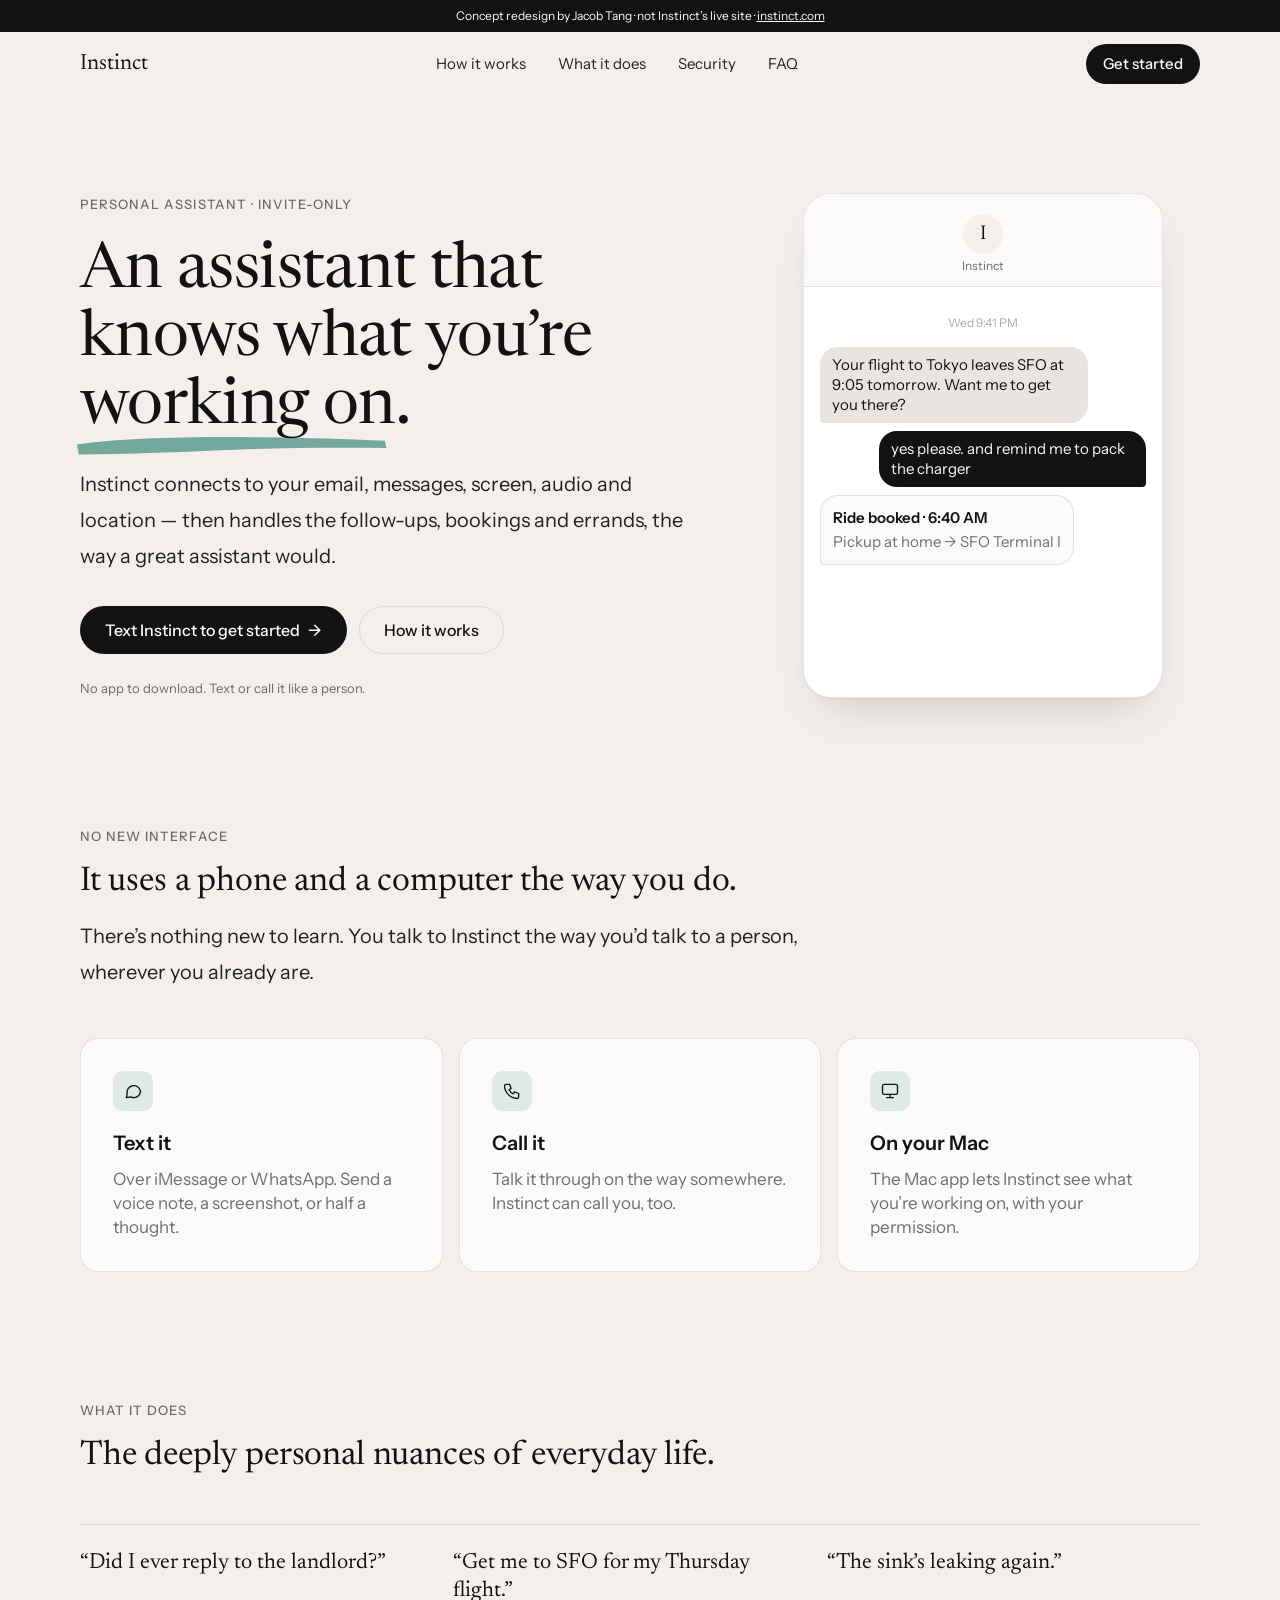
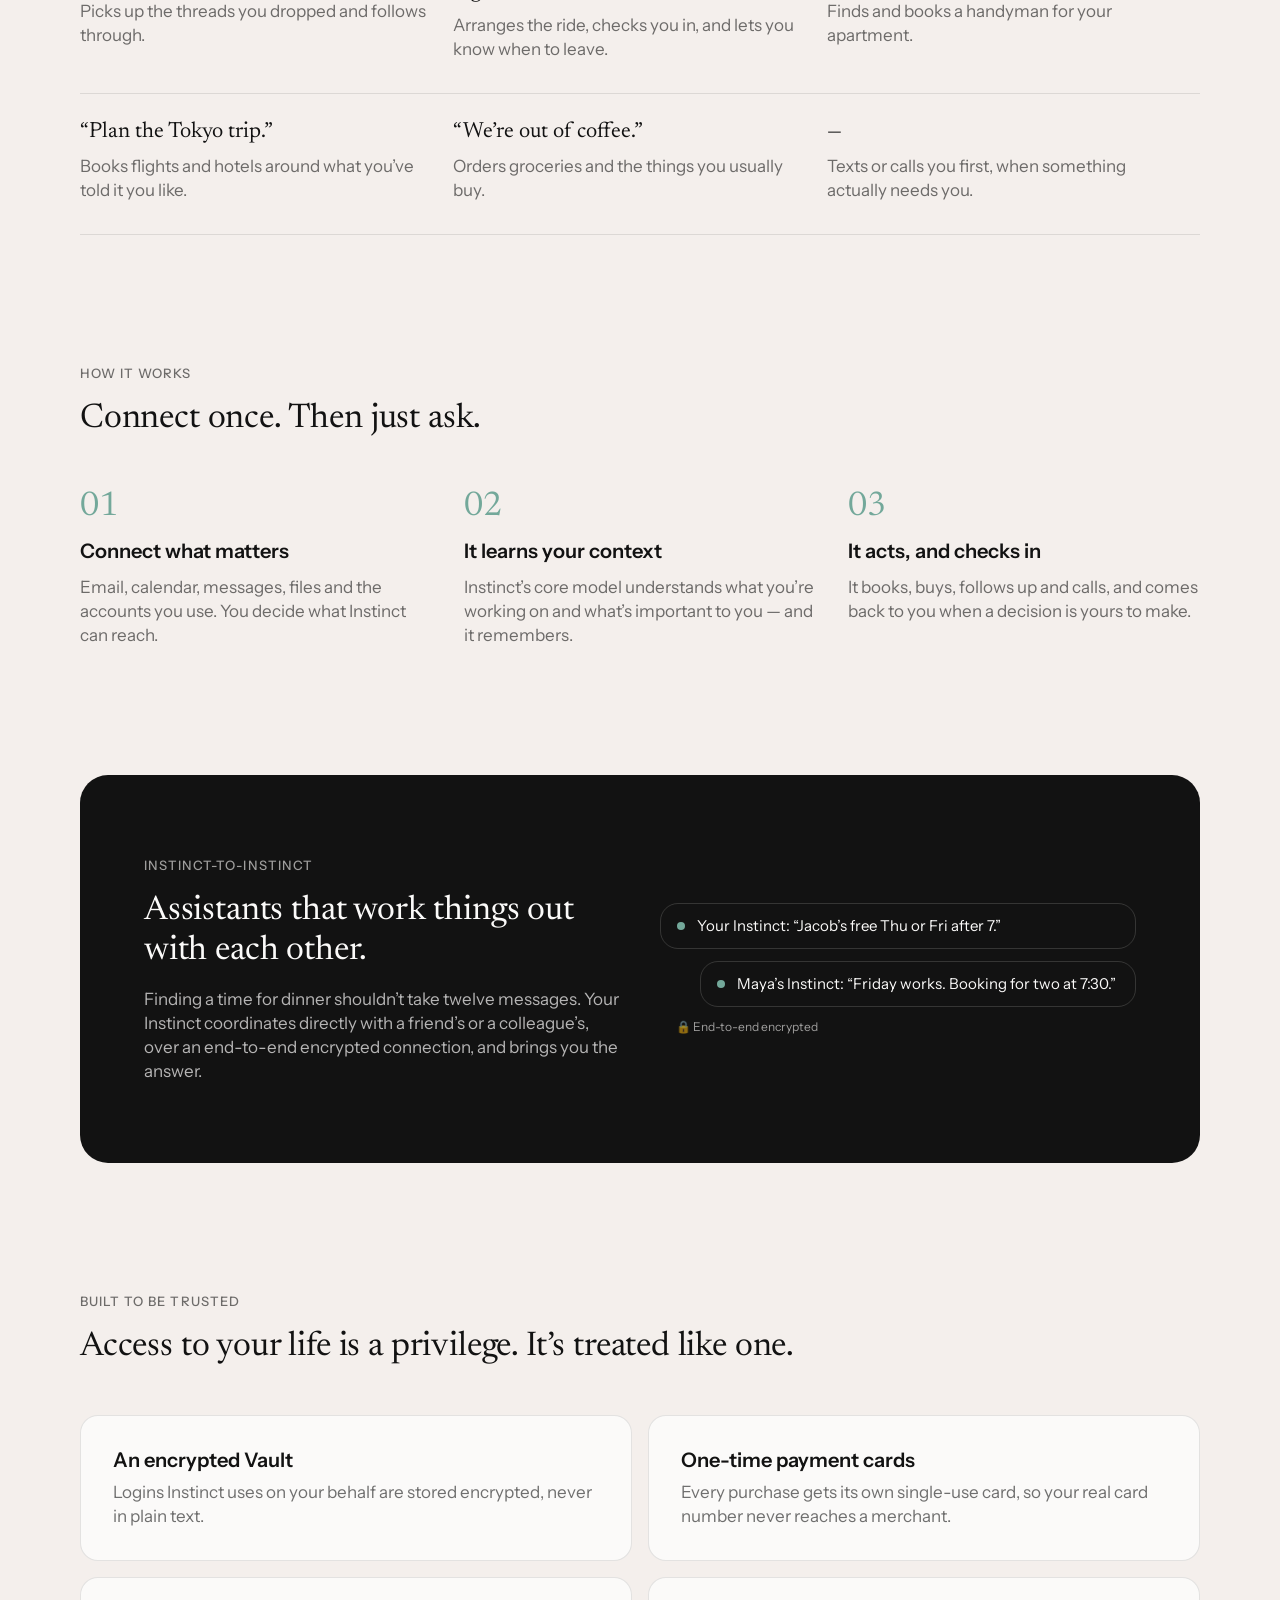
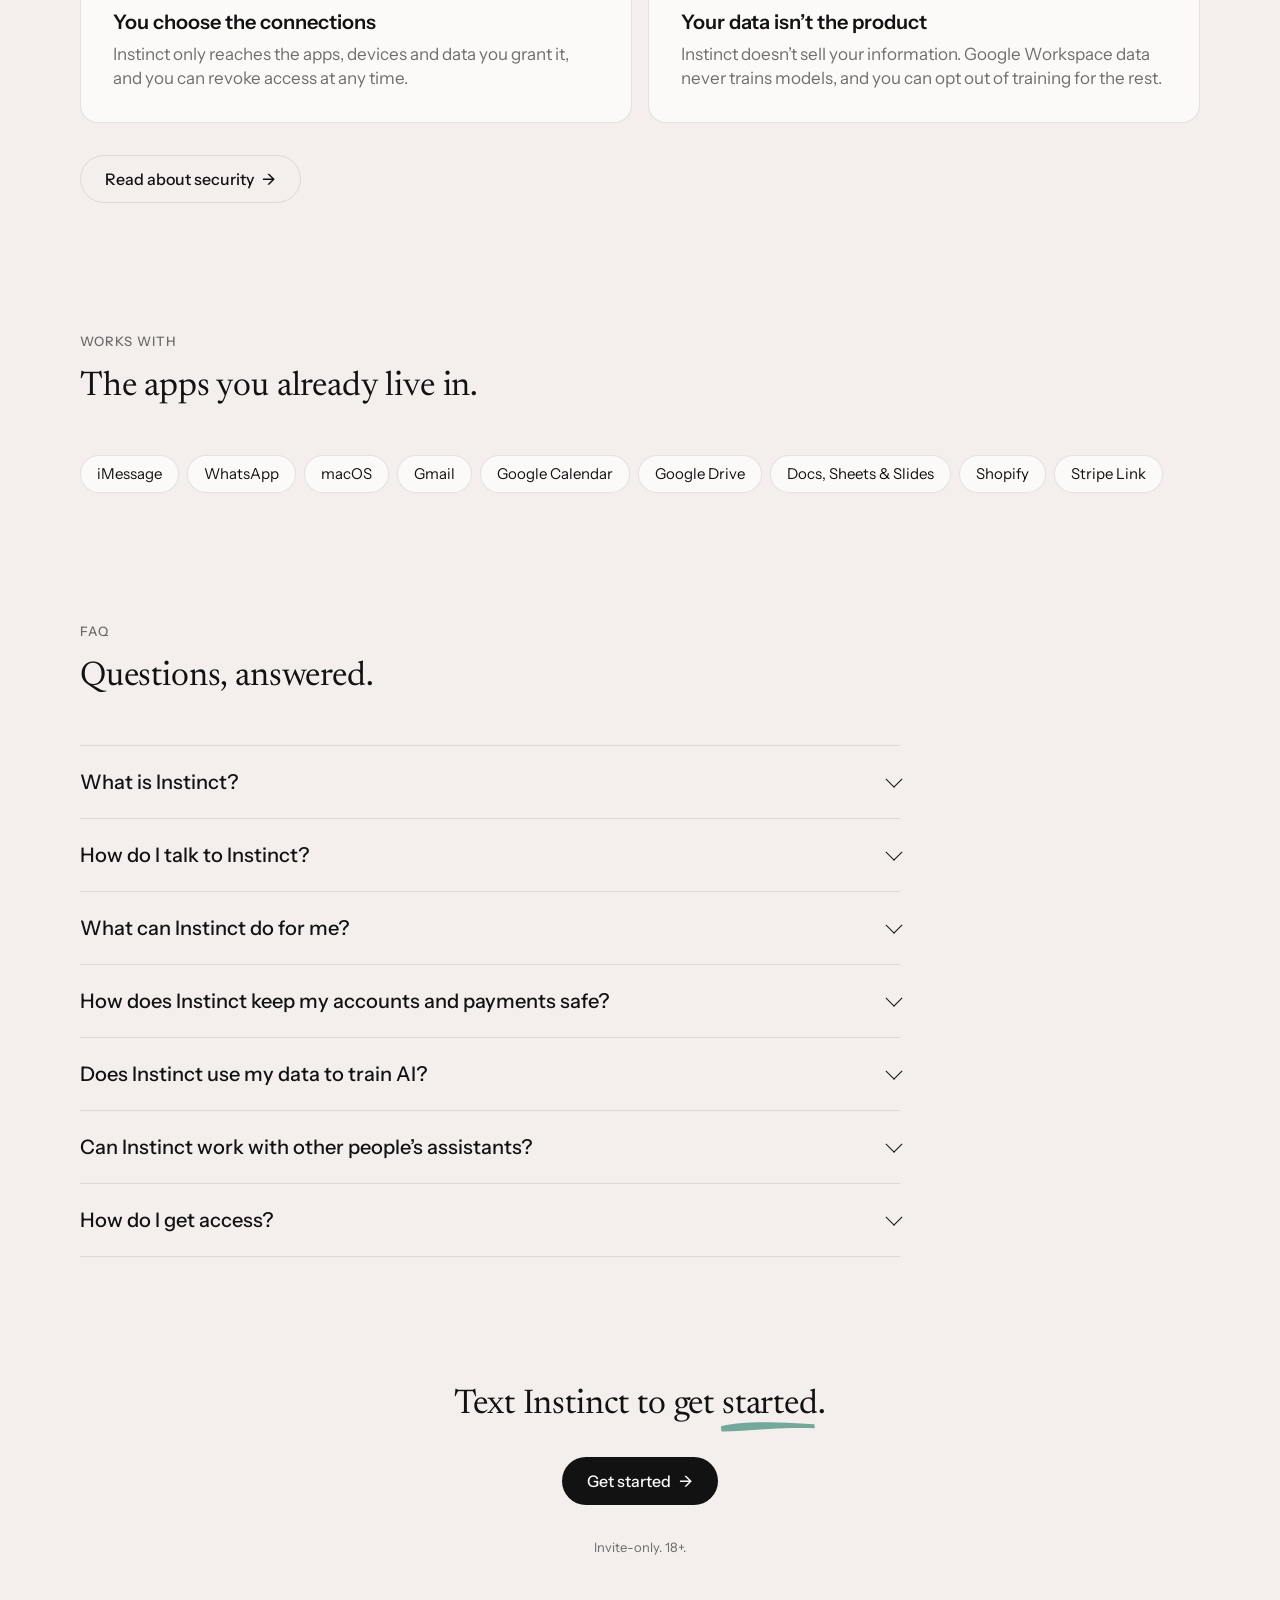
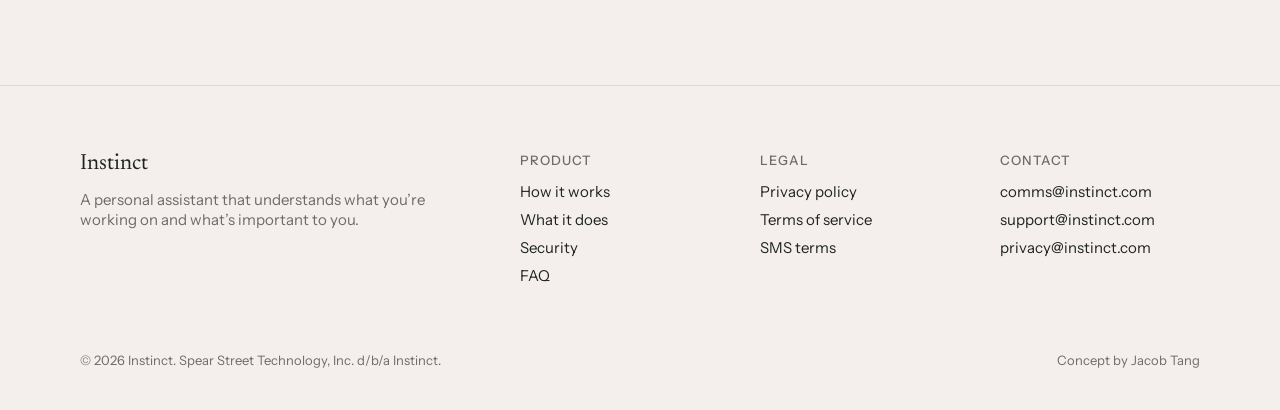
==== index.html @ e2316c4b "Instinct concept site: home, security, privacy, terms, 404 Plain HTML/CSS/JS. Warm palette sampled f" ====
<!doctype html>
<html lang="en">
<head>
<meta charset="utf-8">
<meta name="viewport" content="width=device-width, initial-scale=1, viewport-fit=cover">
<title>Instinct — the personal assistant you text</title>
<meta name="description" content="Instinct is a personal assistant that understands your work and takes action across your applications and devices. Text it or call it.">
<!-- Concept mockup: keep out of search until Instinct adopts it. Remove this line at handover. -->
<meta name="robots" content="noindex, nofollow">
<link rel="canonical" href="https://instinct.com/">
<meta name="theme-color" content="#f4efec">
<meta property="og:type" content="website">
<meta property="og:site_name" content="Instinct">
<meta property="og:title" content="Instinct — the personal assistant you text">
<meta property="og:description" content="Instinct is a personal assistant that understands your work and takes action across your applications and devices. Text it or call it.">
<meta property="og:url" content="https://instinct.com/">
<meta property="og:image" content="https://instinct.com/redesign/og-image-v4.png">
<meta name="twitter:card" content="summary_large_image">
<link rel="preconnect" href="https://fonts.googleapis.com">
<link rel="preconnect" href="https://fonts.gstatic.com" crossorigin>
<link href="https://fonts.googleapis.com/css2?family=Instrument+Sans:wght@400;500;600&family=Newsreader:opsz,wght@6..72,400;6..72,500&display=swap" rel="stylesheet">
<link rel="stylesheet" href="assets/css/base.css">
<link rel="stylesheet" href="assets/css/home.css">
<script type="application/ld+json">
{
  "@context": "https://schema.org",
  "@graph": [
    {
      "@type": "Organization",
      "@id": "https://instinct.com/#org",
      "name": "Instinct",
      "legalName": "Spear Street Technology, Inc.",
      "url": "https://instinct.com",
      "email": "comms@instinct.com",
      "logo": "https://instinct.com/redesign/stickman.png"
    },
    {
      "@type": "WebSite",
      "@id": "https://instinct.com/#site",
      "url": "https://instinct.com",
      "name": "Instinct",
      "publisher": {
        "@id": "https://instinct.com/#org"
      }
    },
    {
      "@type": "SoftwareApplication",
      "name": "Instinct",
      "applicationCategory": "LifestyleApplication",
      "operatingSystem": "iMessage, WhatsApp, macOS",
      "description": "A personal assistant you text or call. It connects to your email, messaging, screen, audio and location and takes action across your apps and devices.",
      "publisher": {
        "@id": "https://instinct.com/#org"
      }
    },
    {
      "@type": "FAQPage",
      "mainEntity": [
        {
          "@type": "Question",
          "name": "What is Instinct?",
          "acceptedAnswer": {
            "@type": "Answer",
            "text": "Instinct is a personal assistant that understands what you\u2019re working on and what\u2019s important to you. It connects to your applications and devices \u2014 email, messaging, screen, audio, location and more \u2014 and takes action on your behalf."
          }
        },
        {
          "@type": "Question",
          "name": "How do I talk to Instinct?",
          "acceptedAnswer": {
            "@type": "Answer",
            "text": "The same way you talk to a person: text it or call it. There is no new interface to learn. Instinct works over iMessage and WhatsApp, and there is a Mac app."
          }
        },
        {
          "@type": "Question",
          "name": "What can Instinct do for me?",
          "acceptedAnswer": {
            "@type": "Answer",
            "text": "Everyday errands and follow-through: picking up threads you dropped, arranging a ride to the airport, booking travel and appointments, ordering what you need, and reaching out to you first when something needs your attention."
          }
        },
        {
          "@type": "Question",
          "name": "How does Instinct keep my accounts and payments safe?",
          "acceptedAnswer": {
            "@type": "Answer",
            "text": "Logins live in an encrypted Vault, and purchases use one-time payment cards, so your real card number is never handed to a merchant. You choose which apps and devices Instinct can access. More on security."
          }
        },
        {
          "@type": "Question",
          "name": "Does Instinct use my data to train AI?",
          "acceptedAnswer": {
            "@type": "Answer",
            "text": "Data from Google Workspace is used only to provide the service and is never used to train models. For other data, you can opt out of AI training. See the privacy policy."
          }
        },
        {
          "@type": "Question",
          "name": "Can Instinct work with other people\u2019s assistants?",
          "acceptedAnswer": {
            "@type": "Answer",
            "text": "Yes. With instinct-to-instinct, your assistant can coordinate directly with someone else\u2019s over an end-to-end encrypted connection \u2014 to find a time, split a booking or hand off a task."
          }
        },
        {
          "@type": "Question",
          "name": "How do I get access?",
          "acceptedAnswer": {
            "@type": "Answer",
            "text": "Instinct is currently invite-only for people 18 and over. Text Instinct to get started and join the list."
          }
        }
      ]
    }
  ]
}
</script>
</head>
<body>
<a class="skip" href="#main">Skip to content</a>
<div class="concept">Concept redesign by Jacob Tang &middot; not Instinct&rsquo;s live site &middot; <a href="https://instinct.com">instinct.com</a></div>
<header class="site-header">
  <div class="container">
    <a class="wordmark" href="./" aria-label="Instinct home">Instinct</a>
    <nav class="nav" aria-label="Primary">
      <a href="./#how">How it works</a>
      <a href="./#what">What it does</a>
      <a href="security/">Security</a>
      <a href="./#faq">FAQ</a>
    </nav>
    <a class="btn btn-primary btn-sm" href="https://app.instinct.com/login">Get started</a>
  </div>
</header>
<main id="main">

  <section class="hero">
    <div class="container hero-grid">
      <div class="hero-copy">
        <p class="eyebrow">Personal assistant &middot; invite-only</p>
        <h1 class="display display-xl">An assistant that knows what you&rsquo;re <span class="brush-wrap"><span class="brush">working on<svg viewBox="0 0 200 20" preserveAspectRatio="none" aria-hidden="true"><path d="M2 11.5C30 7 70 5.5 120 6.2c28 .4 52 1.4 77 2.6l1 5.4c-30-.6-62-.4-96 1.2-36 1.7-66 3.2-99 3.6Z" fill="currentColor"/></svg></span>.</span></h1>
        <p class="lead measure">Instinct connects to your email, messages, screen, audio and location &mdash; then handles the follow-ups, bookings and errands, the way a great assistant would.</p>
        <div class="hero-actions">
          <a class="btn btn-primary" href="https://app.instinct.com/login">Text Instinct to get started <span class="arrow" aria-hidden="true">&rarr;</span></a>
          <a class="btn btn-ghost" href="#how">How it works</a>
        </div>
        <p class="hero-note">No app to download. Text or call it like a person.</p>
      </div>
      <!-- Swap this CSS chat for Jacob's screen recording once the files land:
      <figure class="device">
        <video src="assets/video/demo.mp4" poster="assets/img/demo-poster.jpg" autoplay muted loop playsinline aria-label="Texting Instinct on an iPhone"></video>
        <img class="device-frame" src="assets/img/phone-frame.png" alt="" aria-hidden="true">
      </figure>
      -->
      <div class="phone" role="img" aria-label="An example text conversation with Instinct about getting to the airport.">
        <div class="phone-top"><div class="avatar" aria-hidden="true">I</div><div class="phone-name">Instinct</div></div>
        <div class="thread" aria-hidden="true">
          <span class="stamp">Wed 9:41 PM</span>
          <div class="bubble them">Your flight to Tokyo leaves SFO at 9:05 tomorrow. Want me to get you there?</div>
          <div class="bubble me">yes please. and remind me to pack the charger</div>
          <div class="bubble them card-msg"><strong>Ride booked &middot; 6:40 AM</strong><span class="muted">Pickup at home &rarr; SFO Terminal I</span></div>
          <div class="bubble them">Checked you in &mdash; seat 32A. I&rsquo;ll text you at 6:00 about the charger.</div>
          <div class="bubble me">you&rsquo;re the best</div>
        </div>
      </div>
    </div>
  </section>

  <section class="section" id="interface" style="padding-top: 0;">
    <div class="container">
      <div class="section-head reveal">
        <p class="eyebrow">No new interface</p>
        <h2 class="h2">It uses a phone and a computer the way you do.</h2>
        <p class="lead">There&rsquo;s nothing new to learn. You talk to Instinct the way you&rsquo;d talk to a person, wherever you already are.</p>
      </div>
      <div class="ways">
        <div class="card way reveal"><div class="way-icon"><svg viewBox="0 0 24 24" fill="none" stroke="currentColor" stroke-width="1.6" stroke-linecap="round" stroke-linejoin="round" aria-hidden="true"><path d="M21 12a8 8 0 0 1-11.6 7.1L4 20l1-4.6A8 8 0 1 1 21 12Z"/></svg></div><h3 class="h3">Text it</h3><p class="muted">Over iMessage or WhatsApp. Send a voice note, a screenshot, or half a thought.</p></div>
        <div class="card way reveal"><div class="way-icon"><svg viewBox="0 0 24 24" fill="none" stroke="currentColor" stroke-width="1.6" stroke-linecap="round" stroke-linejoin="round" aria-hidden="true"><path d="M5 4h4l2 5-2.5 1.5a11 11 0 0 0 5 5L15 13l5 2v4a2 2 0 0 1-2 2A16 16 0 0 1 3 6a2 2 0 0 1 2-2"/></svg></div><h3 class="h3">Call it</h3><p class="muted">Talk it through on the way somewhere. Instinct can call you, too.</p></div>
        <div class="card way reveal"><div class="way-icon"><svg viewBox="0 0 24 24" fill="none" stroke="currentColor" stroke-width="1.6" stroke-linecap="round" stroke-linejoin="round" aria-hidden="true"><rect x="3" y="4" width="18" height="12" rx="2"/><path d="M8 20h8M12 16v4"/></svg></div><h3 class="h3">On your Mac</h3><p class="muted">The Mac app lets Instinct see what you&rsquo;re working on, with your permission.</p></div>
      </div>
    </div>
  </section>

  <section class="section" id="what" style="padding-top: 0;">
    <div class="container">
      <div class="section-head reveal">
        <p class="eyebrow">What it does</p>
        <h2 class="h2">The deeply personal nuances of everyday life.</h2>
      </div>
      <div class="tasks reveal">
      <div class="task"><p class="task-q">&ldquo;Did I ever reply to the landlord?&rdquo;</p><p class="task-a">Picks up the threads you dropped and follows through.</p></div>
      <div class="task"><p class="task-q">&ldquo;Get me to SFO for my Thursday flight.&rdquo;</p><p class="task-a">Arranges the ride, checks you in, and lets you know when to leave.</p></div>
      <div class="task"><p class="task-q">&ldquo;The sink&rsquo;s leaking again.&rdquo;</p><p class="task-a">Finds and books a handyman for your apartment.</p></div>
      <div class="task"><p class="task-q">&ldquo;Plan the Tokyo trip.&rdquo;</p><p class="task-a">Books flights and hotels around what you&rsquo;ve told it you like.</p></div>
      <div class="task"><p class="task-q">&ldquo;We&rsquo;re out of coffee.&rdquo;</p><p class="task-a">Orders groceries and the things you usually buy.</p></div>
      <div class="task"><p class="task-q">&mdash;</p><p class="task-a">Texts or calls you first, when something actually needs you.</p></div>
      </div>
    </div>
  </section>

  <section class="section" id="how" style="padding-top: 0;">
    <div class="container">
      <div class="section-head reveal">
        <p class="eyebrow">How it works</p>
        <h2 class="h2">Connect once. Then just ask.</h2>
      </div>
      <ol class="steps">
        <li class="step reveal"><h3 class="h3">Connect what matters</h3><p class="muted">Email, calendar, messages, files and the accounts you use. You decide what Instinct can reach.</p></li>
        <li class="step reveal"><h3 class="h3">It learns your context</h3><p class="muted">Instinct&rsquo;s core model understands what you&rsquo;re working on and what&rsquo;s important to you &mdash; and it remembers.</p></li>
        <li class="step reveal"><h3 class="h3">It acts, and checks in</h3><p class="muted">It books, buys, follows up and calls, and comes back to you when a decision is yours to make.</p></li>
      </ol>
    </div>
  </section>

  <section class="section" id="instinct-to-instinct" style="padding-top: 0;">
    <div class="container">
      <div class="band reveal">
        <div style="display: grid; gap: var(--space-4);">
          <p class="eyebrow">Instinct-to-instinct</p>
          <h2 class="h2">Assistants that work things out with each other.</h2>
          <p class="muted">Finding a time for dinner shouldn&rsquo;t take twelve messages. Your Instinct coordinates directly with a friend&rsquo;s or a colleague&rsquo;s, over an end-to-end encrypted connection, and brings you the answer.</p>
        </div>
        <div class="handshake" aria-hidden="true">
          <div class="agent"><span class="dot"></span>Your Instinct: &ldquo;Jacob&rsquo;s free Thu or Fri after 7.&rdquo;</div>
          <div class="agent right"><span class="dot"></span>Maya&rsquo;s Instinct: &ldquo;Friday works. Booking for two at 7:30.&rdquo;</div>
          <div class="lock-line">&#128274; End-to-end encrypted</div>
        </div>
      </div>
    </div>
  </section>

  <section class="section" id="trust" style="padding-top: 0;">
    <div class="container">
      <div class="section-head reveal">
        <p class="eyebrow">Built to be trusted</p>
        <h2 class="h2">Access to your life is a privilege. It&rsquo;s treated like one.</h2>
      </div>
      <div class="trust">
        <div class="card reveal"><h3 class="h3">An encrypted Vault</h3><p class="muted">Logins Instinct uses on your behalf are stored encrypted, never in plain text.</p></div>
        <div class="card reveal"><h3 class="h3">One-time payment cards</h3><p class="muted">Every purchase gets its own single-use card, so your real card number never reaches a merchant.</p></div>
        <div class="card reveal"><h3 class="h3">You choose the connections</h3><p class="muted">Instinct only reaches the apps, devices and data you grant it, and you can revoke access at any time.</p></div>
        <div class="card reveal"><h3 class="h3">Your data isn&rsquo;t the product</h3><p class="muted">Instinct doesn&rsquo;t sell your information. Google Workspace data never trains models, and you can opt out of training for the rest.</p></div>
      </div>
      <p style="margin-top: var(--space-8);"><a class="btn btn-ghost" href="security/">Read about security <span class="arrow" aria-hidden="true">&rarr;</span></a></p>
    </div>
  </section>

  <section class="section" id="integrations" style="padding-top: 0;">
    <div class="container">
      <div class="section-head reveal">
        <p class="eyebrow">Works with</p>
        <h2 class="h2">The apps you already live in.</h2>
      </div>
      <div class="logos reveal">
        <span class="logo-pill">iMessage</span><span class="logo-pill">WhatsApp</span><span class="logo-pill">macOS</span><span class="logo-pill">Gmail</span><span class="logo-pill">Google Calendar</span><span class="logo-pill">Google Drive</span><span class="logo-pill">Docs, Sheets &amp; Slides</span><span class="logo-pill">Shopify</span><span class="logo-pill">Stripe Link</span>
      </div>
    </div>
  </section>

  <section class="section" id="faq" style="padding-top: 0;">
    <div class="container">
      <div class="section-head reveal">
        <p class="eyebrow">FAQ</p>
        <h2 class="h2">Questions, answered.</h2>
      </div>
      <div class="faq">
      <details>
        <summary>What is Instinct?</summary>
        <div class="answer"><p>Instinct is a personal assistant that understands what you&rsquo;re working on and what&rsquo;s important to you. It connects to your applications and devices &mdash; email, messaging, screen, audio, location and more &mdash; and takes action on your behalf.</p></div>
      </details>
      <details>
        <summary>How do I talk to Instinct?</summary>
        <div class="answer"><p>The same way you talk to a person: text it or call it. There is no new interface to learn. Instinct works over iMessage and WhatsApp, and there is a Mac app.</p></div>
      </details>
      <details>
        <summary>What can Instinct do for me?</summary>
        <div class="answer"><p>Everyday errands and follow-through: picking up threads you dropped, arranging a ride to the airport, booking travel and appointments, ordering what you need, and reaching out to you first when something needs your attention.</p></div>
      </details>
      <details>
        <summary>How does Instinct keep my accounts and payments safe?</summary>
        <div class="answer"><p>Logins live in an encrypted Vault, and purchases use one-time payment cards, so your real card number is never handed to a merchant. You choose which apps and devices Instinct can access. <a href="security/">More on security</a>.</p></div>
      </details>
      <details>
        <summary>Does Instinct use my data to train AI?</summary>
        <div class="answer"><p>Data from Google Workspace is used only to provide the service and is never used to train models. For other data, you can opt out of AI training. See the <a href="privacy/">privacy policy</a>.</p></div>
      </details>
      <details>
        <summary>Can Instinct work with other people&rsquo;s assistants?</summary>
        <div class="answer"><p>Yes. With instinct-to-instinct, your assistant can coordinate directly with someone else&rsquo;s over an end-to-end encrypted connection &mdash; to find a time, split a booking or hand off a task.</p></div>
      </details>
      <details>
        <summary>How do I get access?</summary>
        <div class="answer"><p>Instinct is currently invite-only for people 18 and over. Text Instinct to get started and join the list.</p></div>
      </details>
      </div>
    </div>
  </section>

  <section class="section" style="padding-top: 0;">
    <div class="container closer reveal">
      <h2 class="h2 display">Text Instinct to get <span class="brush-wrap"><span class="brush">started<svg viewBox="0 0 200 20" preserveAspectRatio="none" aria-hidden="true"><path d="M2 11.5C30 7 70 5.5 120 6.2c28 .4 52 1.4 77 2.6l1 5.4c-30-.6-62-.4-96 1.2-36 1.7-66 3.2-99 3.6Z" fill="currentColor"/></svg></span>.</span></h2>
      <a class="btn btn-primary" href="https://app.instinct.com/login">Get started <span class="arrow" aria-hidden="true">&rarr;</span></a>
      <p class="hero-note">Invite-only. 18+.</p>
    </div>
  </section>
</main>
<footer class="site-footer">
  <div class="container">
    <div class="footer-grid">
      <div>
        <a class="wordmark" href="./">Instinct</a>
        <p class="muted small" style="margin-top: var(--space-3); max-width: 36ch;">A personal assistant that understands what you&rsquo;re working on and what&rsquo;s important to you.</p>
      </div>
      <div>
        <h2>Product</h2>
        <ul>
          <li><a href="./#how">How it works</a></li>
          <li><a href="./#what">What it does</a></li>
          <li><a href="security/">Security</a></li>
          <li><a href="./#faq">FAQ</a></li>
        </ul>
      </div>
      <div>
        <h2>Legal</h2>
        <ul>
          <li><a href="privacy/">Privacy policy</a></li>
          <li><a href="terms/">Terms of service</a></li>
          <li><a href="terms/#sms">SMS terms</a></li>
        </ul>
      </div>
      <div>
        <h2>Contact</h2>
        <ul>
          <li><a href="mailto:comms@instinct.com">comms@instinct.com</a></li>
          <li><a href="mailto:support@instinct.com">support@instinct.com</a></li>
          <li><a href="mailto:privacy@instinct.com">privacy@instinct.com</a></li>
        </ul>
      </div>
    </div>
    <div class="footer-base">
      <span>&copy; 2026 Instinct. Spear Street Technology, Inc. d/b/a Instinct.</span>
      <span>Concept by Jacob Tang</span>
    </div>
  </div>
</footer>
<script src="assets/js/site.js" defer></script>
</body>
</html>
---- assets/css/base.css ----
/* base.css: tokens, type, layout, header, footer, buttons, sections. Loaded on every page.
   Rules (same as Jacob's portfolio): type from the Apple HIG scale (--text-*), spacing from the 4pt grid (--space-*).
   Raw values allowed only for 1px hairlines and corner radii. */

:root {
  /* colour — sampled from instinct.com and files.instinct.com (2026-10-05) */
  --bg: #f4efec;            /* instinct.com page + theme-color: warm putty */
  --bg-raised: #fbfaf9;     /* files.instinct.com page: lighter warm off-white, used for cards */
  --surface: #ffffff;
  --ink: #121212;           /* body text on instinct.com */
  --ink-soft: #1f2322;
  --muted: rgb(18 18 18 / .6);
  --faint: rgb(18 18 18 / .35);
  --line: rgb(18 18 18 / .1);
  --sage: #73a89a;          /* the brush stroke under "Text Instinct to get started" */
  --sage-soft: #dfe9e5;
  --on-ink: #fbfaf9;
  --bubble-them: #e9e4e0;
  --bubble-me: #121212;

  /* type — stand-ins for Instinct's licensed faces (Melange / GT America / Season Mix); swap in their woff2 files at handover */
  --font-body: "Instrument Sans", -apple-system, system-ui, sans-serif;
  --font-display: "Newsreader", Georgia, "Times New Roman", serif;

  /* Apple HIG scale, leading rounded to the 4pt grid (as on Jacob's portfolio) */
  --text-display-l: 64px; --leading-display-l: 68px;
  --text-display: 48px;   --leading-display: 52px;
  --text-large-title: 34px; --leading-large-title: 40px;
  --text-title1: 28px;  --leading-title1: 36px;
  --text-title2: 22px;  --leading-title2: 28px;
  --text-title3: 20px;  --leading-title3: 24px;
  --text-body: 17px;    --leading-body: 24px;
  --text-callout: 16px; --leading-callout: 20px;
  --text-subhead: 15px; --leading-subhead: 20px;
  --text-footnote: 13px; --leading-footnote: 20px;
  --text-caption: 12px; --leading-caption: 16px;

  /* spacing — 4pt grid */
  --space-1: 4px;  --space-2: 8px;  --space-3: 12px; --space-4: 16px;
  --space-5: 20px; --space-6: 24px; --space-8: 32px; --space-10: 40px;
  --space-12: 48px; --space-16: 64px; --space-20: 80px; --space-24: 96px; --space-32: 128px;

  /* layout */
  --gutter: var(--space-5);
  --container: 1120px;
  --measure: 64ch;
  --header-h: var(--space-16);
  --radius-s: 10px;
  --radius-m: 18px;
  --radius-l: 28px;
  --radius-pill: 999px;
}

@media (min-width: 768px) { :root { --gutter: var(--space-8); } }

*, *::before, *::after { box-sizing: border-box; }
html { -webkit-text-size-adjust: 100%; scroll-padding-top: calc(var(--header-h) + var(--space-4)); }
@media (prefers-reduced-motion: no-preference) { html { scroll-behavior: smooth; } }
body {
  margin: 0;
  background: var(--bg);
  color: var(--ink);
  font-family: var(--font-body);
  font-size: var(--text-body);
  line-height: var(--leading-body);
  -webkit-font-smoothing: antialiased;
  overflow-wrap: break-word;
}
img, svg { display: block; max-width: 100%; }
a { color: inherit; }
p { margin: 0; }
h1, h2, h3 { margin: 0; font-weight: 400; }
:focus-visible { outline: 2px solid var(--sage); outline-offset: 3px; border-radius: 4px; }

.container { width: 100%; max-width: calc(var(--container) + 2 * var(--gutter)); margin-left: auto; margin-right: auto; padding-left: var(--gutter); padding-right: var(--gutter); }
.measure { max-width: var(--measure); }
.skip { position: absolute; left: var(--space-4); top: calc(-1 * var(--space-16)); background: var(--ink); color: var(--on-ink); padding: var(--space-2) var(--space-4); border-radius: var(--radius-s); z-index: 20; }
.skip:focus { top: var(--space-4); }

/* type roles */
.display { font-family: var(--font-display); font-size: var(--text-large-title); line-height: var(--leading-large-title); letter-spacing: -0.01em; }
@media (min-width: 768px) { .display { font-size: var(--text-display); line-height: var(--leading-display); } }
@media (min-width: 1024px) { .display-xl { font-size: var(--text-display-l); line-height: var(--leading-display-l); } }
.h2 { font-family: var(--font-display); font-size: var(--text-title1); line-height: var(--leading-title1); letter-spacing: -0.005em; }
@media (min-width: 768px) { .h2 { font-size: var(--text-large-title); line-height: var(--leading-large-title); } }
.h3 { font-size: var(--text-title3); line-height: var(--leading-title3); font-weight: 600; }
.lead { font-size: var(--text-title3); line-height: var(--leading-title1); color: var(--ink-soft); }
.muted { color: var(--muted); }
.eyebrow { font-size: var(--text-footnote); line-height: var(--leading-footnote); letter-spacing: .08em; text-transform: uppercase; color: var(--muted); font-weight: 500; }
.small { font-size: var(--text-subhead); line-height: var(--leading-subhead); }

/* the brush stroke: Instinct's signature underline, drawn as SVG so it scales */
.brush { position: relative; display: inline-block; white-space: nowrap; }
.brush svg { position: absolute; left: -2%; width: 104%; height: .42em; bottom: -.22em; z-index: -1; color: var(--sage); }
.brush-wrap { position: relative; z-index: 0; white-space: nowrap; }

/* concept banner: honest framing for the pitch — remove at handover */
.concept { background: var(--ink); color: var(--on-ink); font-size: var(--text-caption); line-height: var(--leading-caption); text-align: center; padding: var(--space-2) var(--gutter); }
.concept a { color: var(--on-ink); }

/* header */
.site-header { position: sticky; top: 0; z-index: 10; background: rgb(244 239 236 / .86); -webkit-backdrop-filter: saturate(1.4) blur(14px); backdrop-filter: saturate(1.4) blur(14px); border-bottom: 1px solid transparent; transition: border-color .2s; }
.site-header.is-scrolled { border-bottom-color: var(--line); }
.site-header .container { display: flex; align-items: center; justify-content: space-between; height: var(--header-h); gap: var(--space-4); }
.wordmark { font-family: var(--font-display); font-size: var(--text-title2); line-height: var(--leading-title2); text-decoration: none; display: inline-flex; align-items: center; gap: var(--space-2); }
.wordmark-mark { width: var(--space-3); height: var(--space-6); color: var(--ink); }
.nav { display: none; gap: var(--space-8); font-size: var(--text-subhead); line-height: var(--leading-subhead); }
.nav a { text-decoration: none; color: var(--ink-soft); }
.nav a:hover, .nav a[aria-current="page"] { color: var(--ink); text-decoration: underline; text-decoration-color: var(--sage); text-decoration-thickness: 2px; text-underline-offset: 6px; }
@media (min-width: 820px) { .nav { display: flex; } }

/* buttons */
.btn { display: inline-flex; align-items: center; justify-content: center; gap: var(--space-2); min-height: var(--space-12); padding: var(--space-3) var(--space-6); border-radius: var(--radius-pill); font: 500 var(--text-callout)/var(--leading-callout) var(--font-body); text-decoration: none; border: 1px solid transparent; transition: transform .15s ease, background-color .15s ease; }
.btn:active { transform: scale(.98); }
.btn-primary { background: var(--ink); color: var(--on-ink); }
.btn-primary:hover { background: #2a2a2a; }
.btn-ghost { border-color: var(--line); color: var(--ink); background: transparent; }
.btn-ghost:hover { background: var(--bg-raised); }
.btn-sm { min-height: var(--space-10); padding: var(--space-2) var(--space-4); font-size: var(--text-subhead); }
.btn .arrow { transition: transform .15s ease; }
.btn:hover .arrow { transform: translateX(2px); }

/* sections */
.section { padding-top: var(--space-20); padding-bottom: var(--space-20); }
@media (min-width: 768px) { .section { padding-top: var(--space-32); padding-bottom: var(--space-32); } }
.section-head { display: grid; gap: var(--space-4); margin-bottom: var(--space-12); max-width: 720px; }
.rule { border: 0; border-top: 1px solid var(--line); margin: 0; }

.card { background: var(--bg-raised); border: 1px solid var(--line); border-radius: var(--radius-m); padding: var(--space-6); }
@media (min-width: 768px) { .card { padding: var(--space-8); } }

/* footer */
.site-footer { border-top: 1px solid var(--line); padding-top: var(--space-16); padding-bottom: var(--space-10); font-size: var(--text-subhead); line-height: var(--leading-subhead); }
.footer-grid { display: grid; gap: var(--space-10); grid-template-columns: minmax(0, 1fr); }
@media (min-width: 768px) { .footer-grid { grid-template-columns: minmax(0, 2fr) repeat(3, minmax(0, 1fr)); } }
.footer-grid h2 { font-size: var(--text-footnote); line-height: var(--leading-footnote); letter-spacing: .08em; text-transform: uppercase; color: var(--muted); font-weight: 500; margin-bottom: var(--space-3); }
.footer-grid ul { list-style: none; margin: 0; padding: 0; display: grid; gap: var(--space-2); }
.footer-grid a { text-decoration: none; color: var(--ink-soft); }
.footer-grid a:hover { color: var(--ink); text-decoration: underline; }
.footer-base { display: flex; flex-wrap: wrap; justify-content: space-between; gap: var(--space-4); margin-top: var(--space-16); color: var(--muted); font-size: var(--text-footnote); line-height: var(--leading-footnote); }

/* reveal on scroll (JS adds .is-in); content stays visible without JS or with reduced motion */
@media (prefers-reduced-motion: no-preference) {
  .js .reveal { opacity: 0; transform: translateY(var(--space-4)); transition: opacity .6s ease, transform .6s ease; }
  .js .reveal.is-in { opacity: 1; transform: none; }
}
---- assets/css/home.css ----
/* home.css: hero, chat mock, feature grids, steps, FAQ, closing CTA. Home and security pages. */

/* hero */
.hero { padding-top: var(--space-16); padding-bottom: var(--space-20); }
@media (min-width: 1024px) { .hero { padding-top: var(--space-24); padding-bottom: var(--space-32); } }
.hero-grid { display: grid; gap: var(--space-16); grid-template-columns: minmax(0, 1fr); align-items: center; }
@media (min-width: 1024px) { .hero-grid { grid-template-columns: minmax(0, 7fr) minmax(0, 5fr); gap: var(--space-20); } }
.hero-copy { display: grid; gap: var(--space-6); }
.hero-actions { display: flex; flex-wrap: wrap; gap: var(--space-3); margin-top: var(--space-2); }
.hero-note { font-size: var(--text-footnote); line-height: var(--leading-footnote); color: var(--muted); }

/* chat mock: an iMessage-style thread, built in CSS */
.phone { width: 100%; max-width: 360px; margin-left: auto; margin-right: auto; background: var(--surface); border-radius: var(--radius-l); border: 1px solid var(--line); box-shadow: 0 1px 2px rgb(0 0 0 / .04), 0 24px 48px -24px rgb(31 35 34 / .25); overflow: hidden; }
.phone-top { display: grid; justify-items: center; gap: var(--space-1); padding: var(--space-5) var(--space-4) var(--space-3); border-bottom: 1px solid var(--line); background: var(--bg-raised); }
.avatar { width: var(--space-10); height: var(--space-10); border-radius: 50%; background: var(--bg); display: grid; place-items: center; font-family: var(--font-display); font-size: var(--text-title3); }
.phone-name { font-size: var(--text-caption); line-height: var(--leading-caption); color: var(--muted); }
.thread { display: flex; flex-direction: column; gap: var(--space-2); padding: var(--space-5) var(--space-4) var(--space-6); font-size: var(--text-subhead); line-height: var(--leading-subhead); }
.stamp { align-self: center; font-size: var(--text-caption); line-height: var(--leading-caption); color: var(--faint); margin: var(--space-2) 0; }
.bubble { max-width: 82%; padding: var(--space-2) var(--space-3); border-radius: var(--radius-m); }
.bubble.them { align-self: flex-start; background: var(--bubble-them); border-bottom-left-radius: var(--space-1); }
.bubble.me { align-self: flex-end; background: var(--bubble-me); color: var(--on-ink); border-bottom-right-radius: var(--space-1); }
.bubble.card-msg { background: var(--bg-raised); border: 1px solid var(--line); padding: var(--space-3); display: grid; gap: var(--space-1); }
.card-msg strong { font-weight: 600; }
@media (prefers-reduced-motion: no-preference) {
  .js .thread .bubble { opacity: 0; transform: translateY(var(--space-2)); transition: opacity .4s ease, transform .4s ease; }
  .js .thread .bubble.is-in { opacity: 1; transform: none; }
}

/* device: screen recording inside a phone frame (frame PNG sits on top; the video is inset to the frame's screen) */
.device { position: relative; width: 100%; max-width: 320px; margin: 0 auto; }
.device video { position: absolute; inset: 2.2% 5.2%; width: 89.6%; height: 95.6%; object-fit: cover; border-radius: 13% / 6%; background: var(--surface); }
.device-frame { position: relative; width: 100%; height: auto; pointer-events: none; }

/* three ways in */
.ways { display: grid; gap: var(--space-4); grid-template-columns: minmax(0, 1fr); }
@media (min-width: 768px) { .ways { grid-template-columns: repeat(3, minmax(0, 1fr)); } }
.way { display: grid; gap: var(--space-3); align-content: start; }
.way-icon { width: var(--space-10); height: var(--space-10); border-radius: var(--radius-s); background: var(--sage-soft); color: var(--ink); display: grid; place-items: center; margin-bottom: var(--space-2); }
.way-icon svg { width: var(--space-5); height: var(--space-5); }

/* what it handles */
.tasks { display: grid; grid-template-columns: minmax(0, 1fr); border-top: 1px solid var(--line); }
@media (min-width: 640px) { .tasks { grid-template-columns: repeat(2, minmax(0, 1fr)); } }
@media (min-width: 1024px) { .tasks { grid-template-columns: repeat(3, minmax(0, 1fr)); } }
.task { display: grid; gap: var(--space-2); padding: var(--space-6) var(--space-6) var(--space-8) 0; border-bottom: 1px solid var(--line); }
.task-q { font-family: var(--font-display); font-size: var(--text-title2); line-height: var(--leading-title2); }
.task-a { color: var(--muted); }

/* how it works */
.steps { display: grid; gap: var(--space-10); grid-template-columns: minmax(0, 1fr); counter-reset: step; list-style: none; margin: 0; padding: 0; }
@media (min-width: 900px) { .steps { grid-template-columns: repeat(3, minmax(0, 1fr)); gap: var(--space-8); } }
.step { display: grid; gap: var(--space-3); align-content: start; }
.step::before { counter-increment: step; content: counter(step, decimal-leading-zero); font-family: var(--font-display); font-size: var(--text-large-title); line-height: var(--leading-large-title); color: var(--sage); }

/* dark band */
.band { background: var(--ink); color: var(--on-ink); border-radius: var(--radius-l); padding: var(--space-12) var(--space-6); display: grid; gap: var(--space-10); grid-template-columns: minmax(0, 1fr); }
@media (min-width: 900px) { .band { padding: var(--space-20) var(--space-16); grid-template-columns: minmax(0, 1fr) minmax(0, 1fr); align-items: center; } }
.band .muted { color: rgb(251 250 249 / .7); }
.band .eyebrow { color: rgb(251 250 249 / .6); }
.handshake { display: grid; gap: var(--space-3); }
.agent { display: flex; align-items: center; gap: var(--space-3); padding: var(--space-3) var(--space-4); border: 1px solid rgb(251 250 249 / .15); border-radius: var(--radius-m); font-size: var(--text-subhead); line-height: var(--leading-subhead); }
.agent .dot { width: var(--space-2); height: var(--space-2); border-radius: 50%; background: var(--sage); flex: none; }
.agent.right { margin-left: var(--space-10); }
.lock-line { display: flex; align-items: center; gap: var(--space-2); font-size: var(--text-caption); line-height: var(--leading-caption); color: rgb(251 250 249 / .6); padding-left: var(--space-4); }

/* trust grid */
.trust { display: grid; gap: var(--space-4); grid-template-columns: minmax(0, 1fr); }
@media (min-width: 768px) { .trust { grid-template-columns: repeat(2, minmax(0, 1fr)); } }
.trust .card { display: grid; gap: var(--space-2); align-content: start; }

/* integrations */
.logos { display: flex; flex-wrap: wrap; gap: var(--space-2); }
.logo-pill { padding: var(--space-2) var(--space-4); border-radius: var(--radius-pill); border: 1px solid var(--line); background: var(--bg-raised); font-size: var(--text-subhead); line-height: var(--leading-subhead); }

/* FAQ */
.faq { border-top: 1px solid var(--line); max-width: 820px; }
.faq details { border-bottom: 1px solid var(--line); }
.faq summary { list-style: none; cursor: pointer; display: flex; justify-content: space-between; align-items: center; gap: var(--space-4); padding: var(--space-6) 0; font-size: var(--text-title3); line-height: var(--leading-title3); font-weight: 500; }
.faq summary::-webkit-details-marker { display: none; }
.faq summary::after { content: ""; flex: none; width: var(--space-3); height: var(--space-3); border-right: 1.5px solid currentColor; border-bottom: 1.5px solid currentColor; transform: rotate(45deg) translate(-2px, -2px); transition: transform .2s ease; }
.faq details[open] summary::after { transform: rotate(-135deg) translate(-2px, -2px); }
.faq .answer { padding-bottom: var(--space-6); color: var(--ink-soft); max-width: var(--measure); display: grid; gap: var(--space-3); }

/* closing CTA */
.closer { text-align: center; display: grid; justify-items: center; gap: var(--space-8); }
.closer .h2 { max-width: 22ch; }
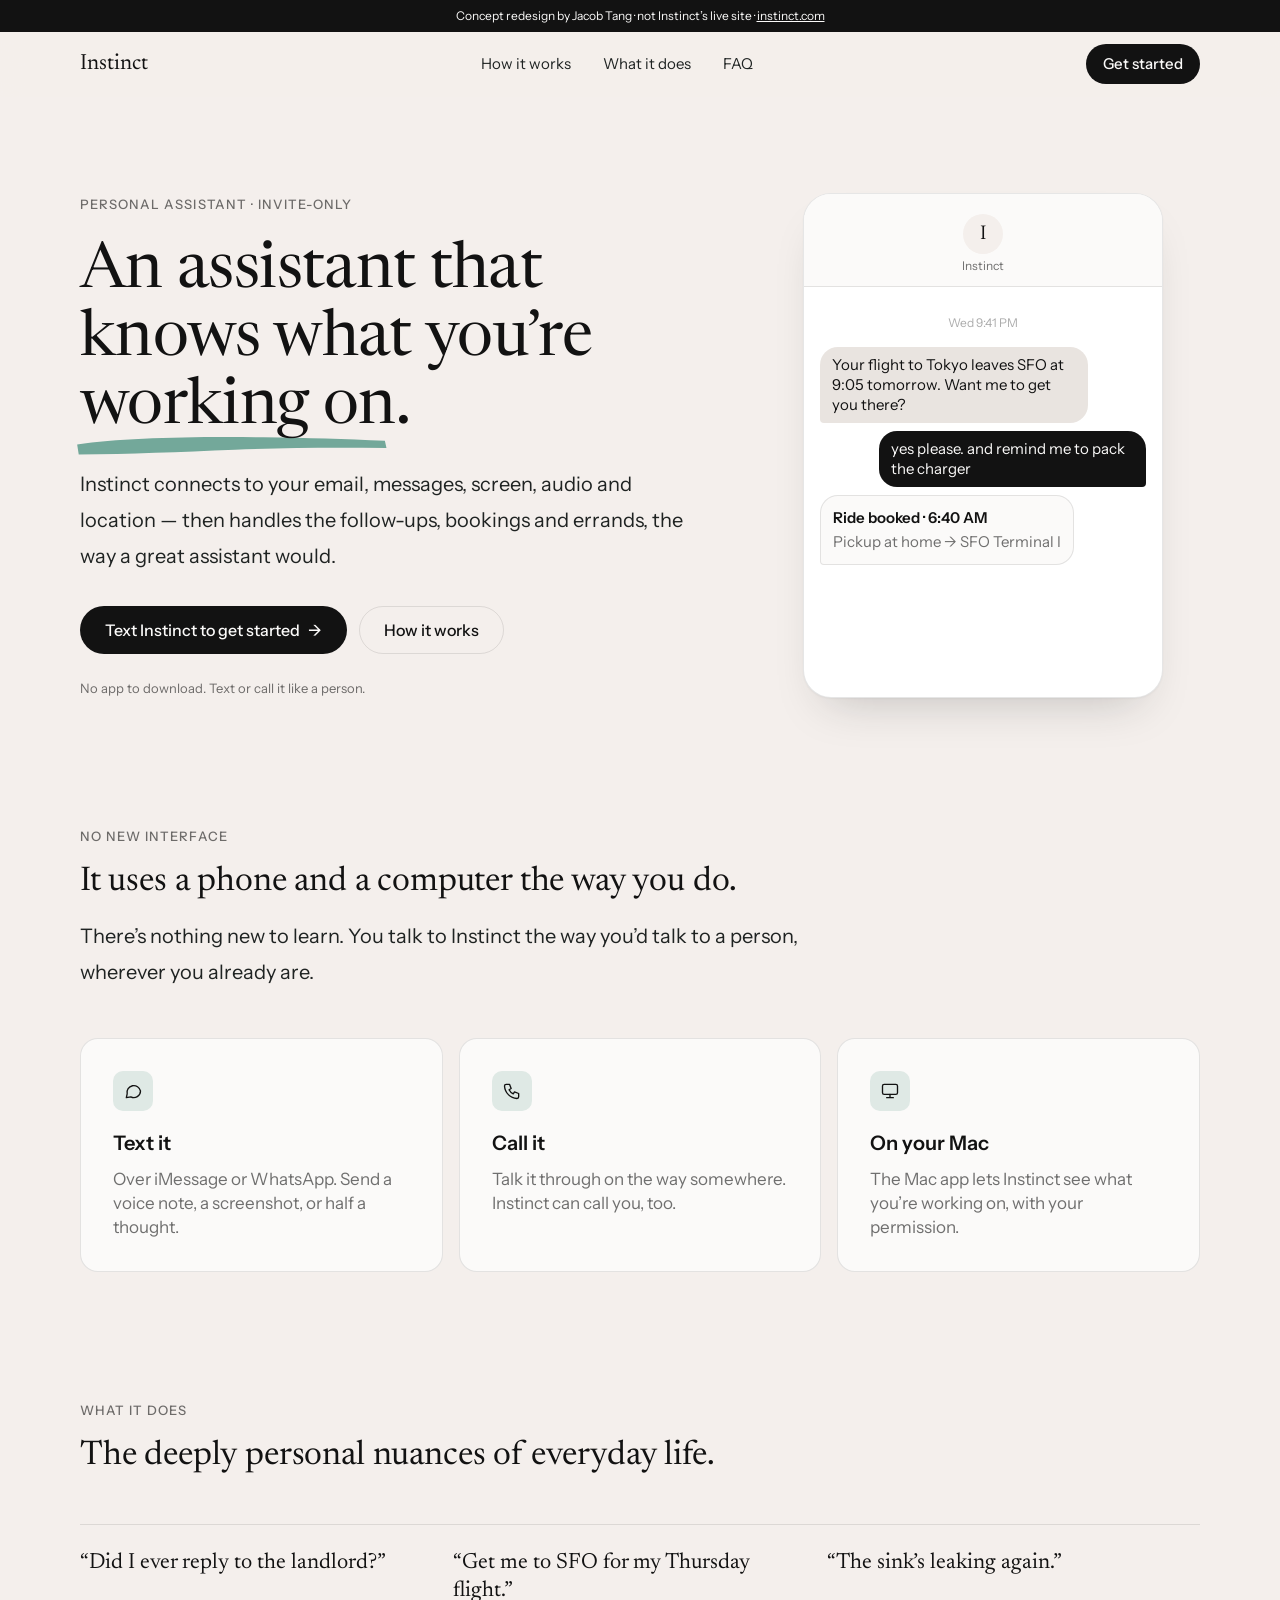
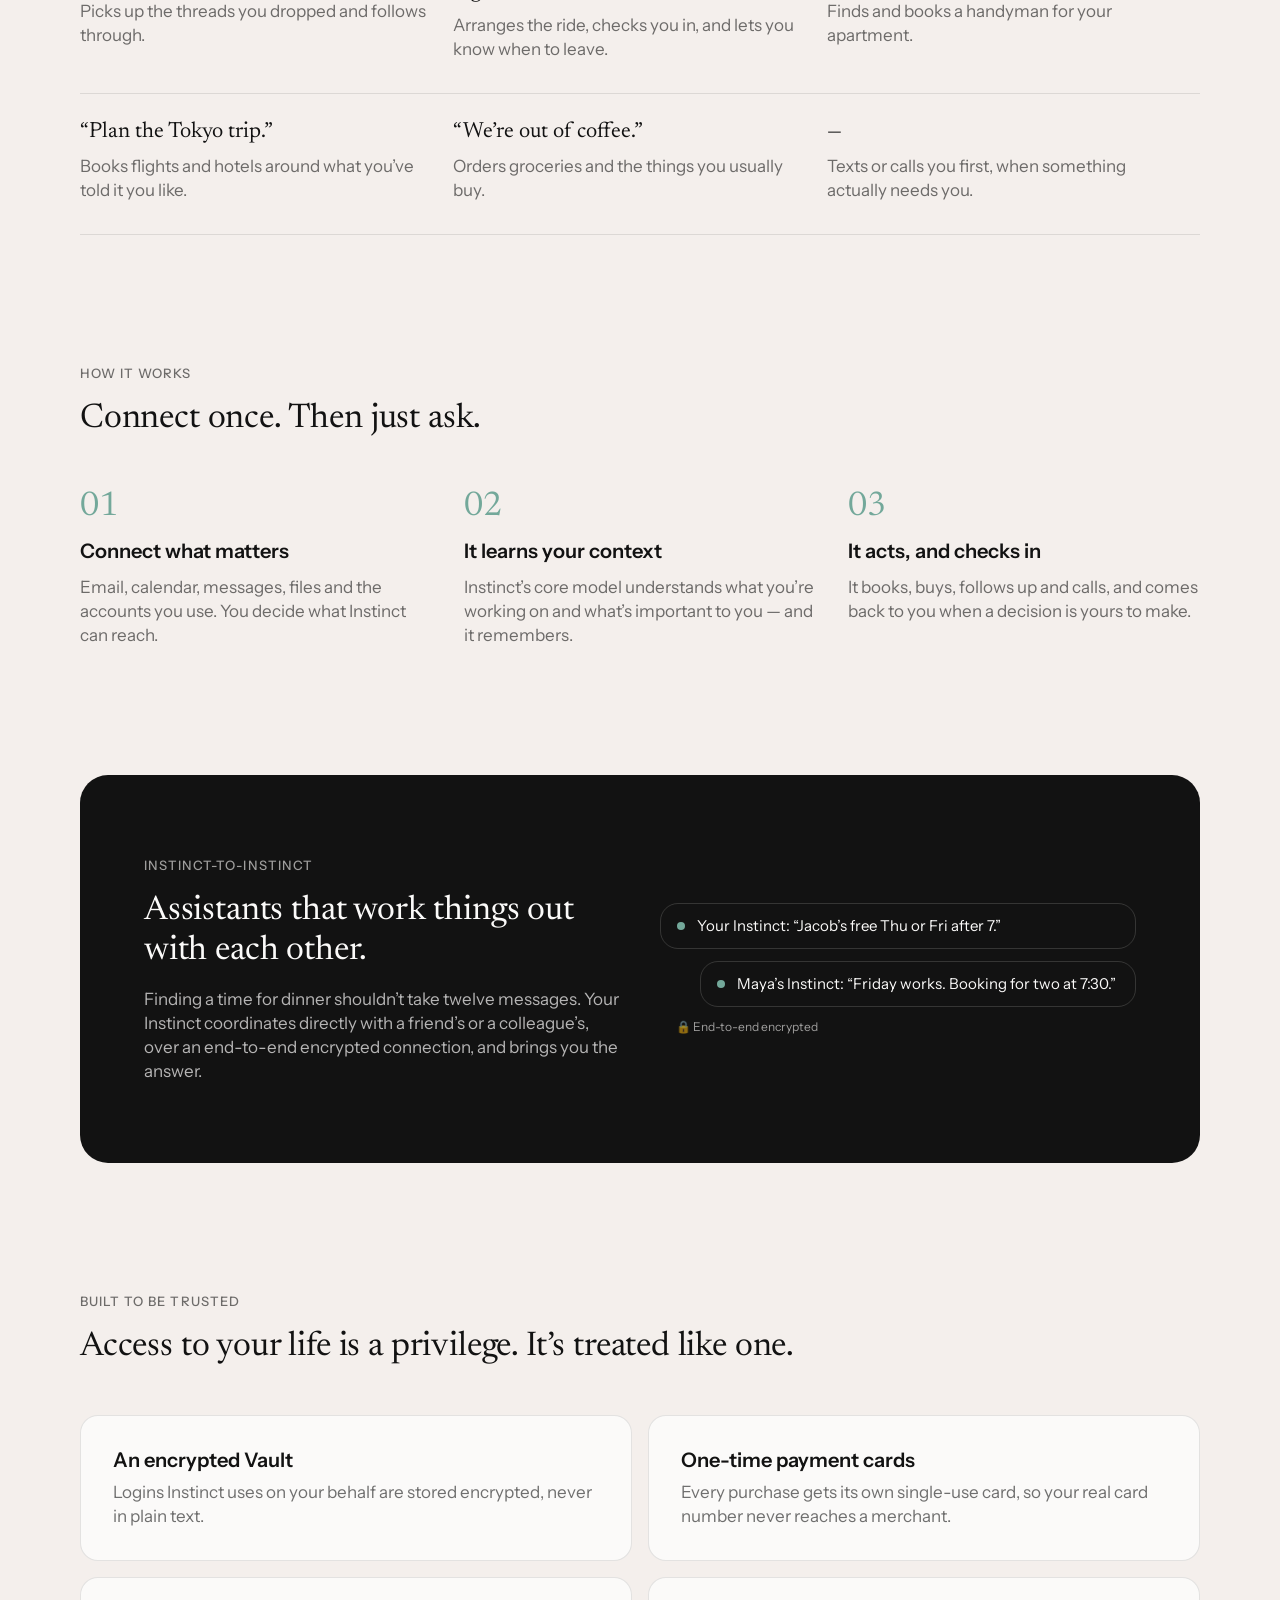
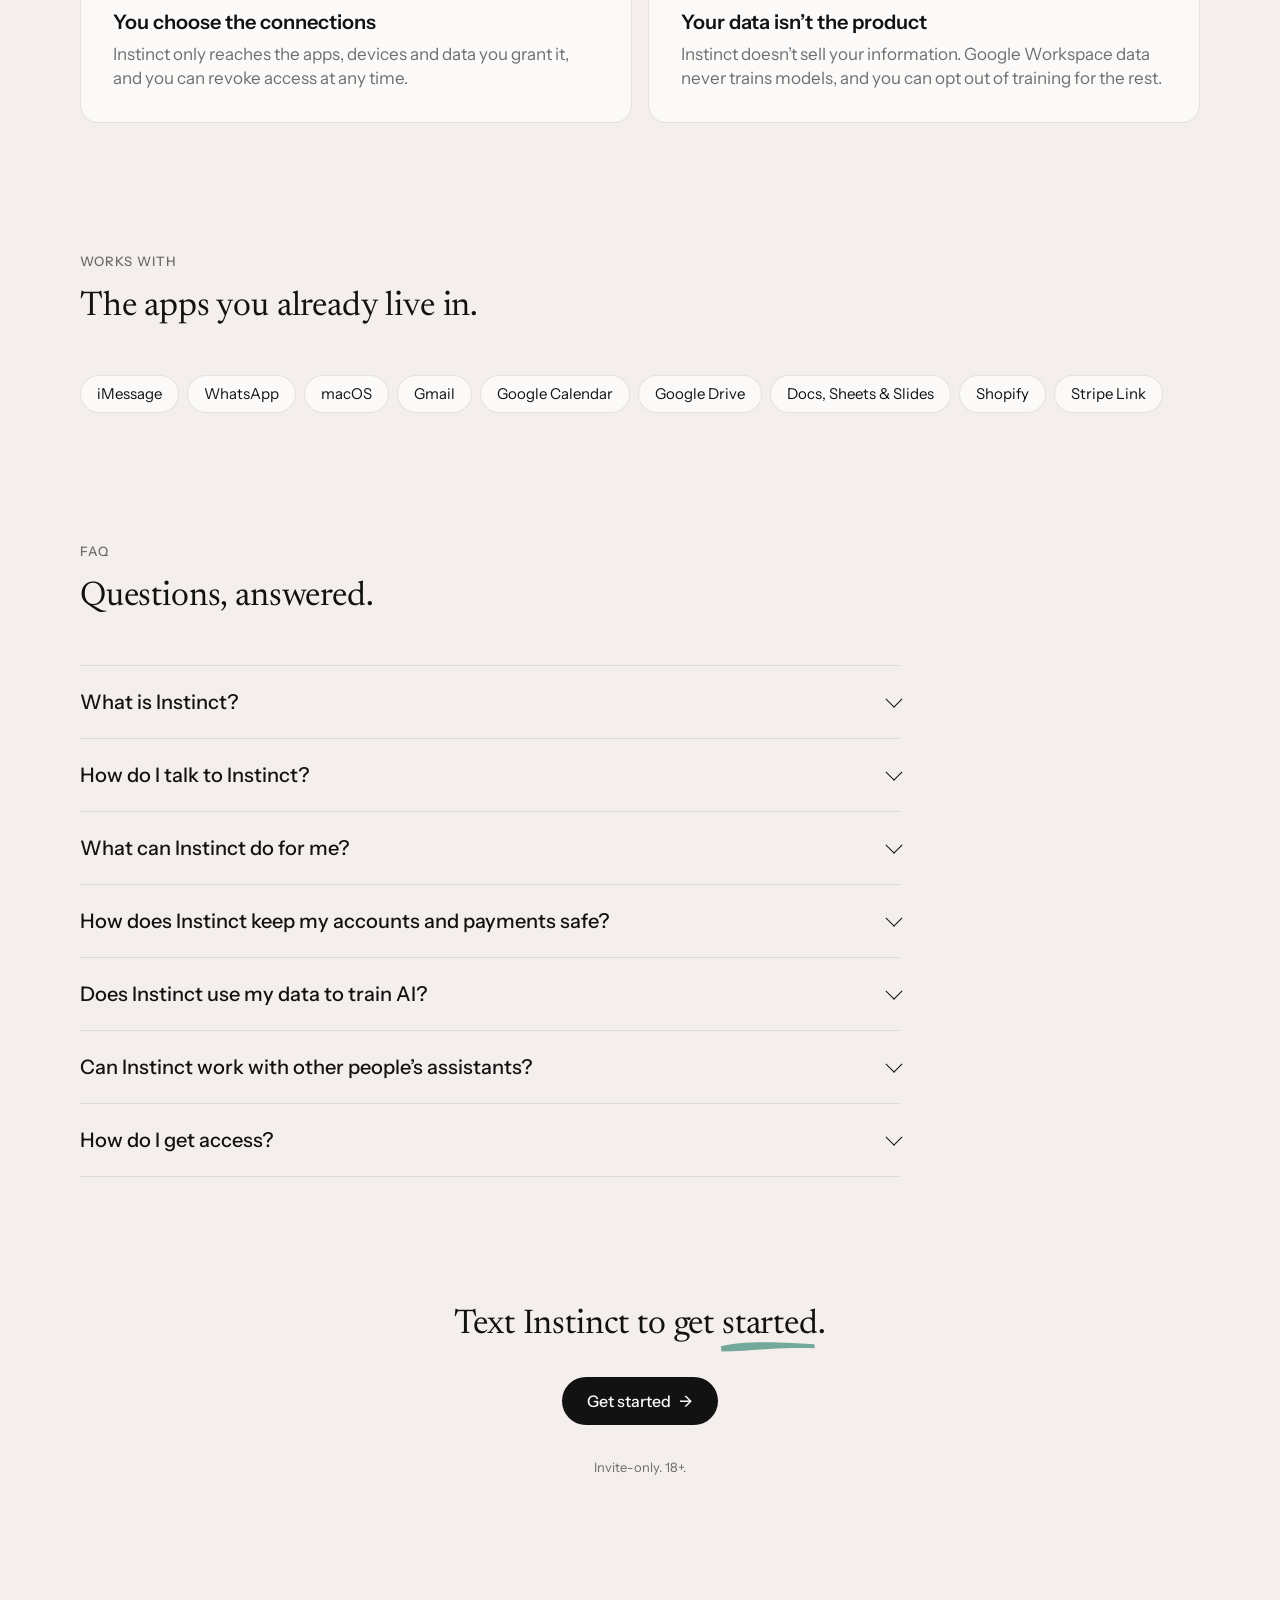
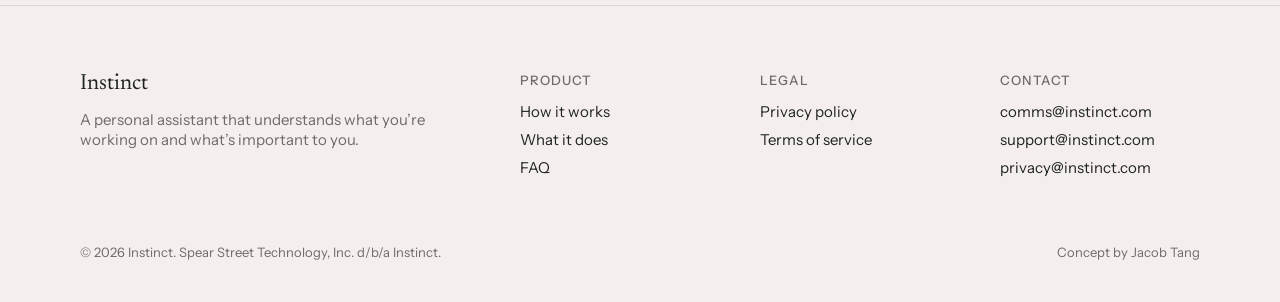
==== commit e25824ec: "Cut back to home page only Move the security, privacy, terms and 404 pages to _trash for now. Footer" ====
--- a/index.html
+++ b/index.html
@@ -85,7 +85,7 @@
           "name": "How does Instinct keep my accounts and payments safe?",
           "acceptedAnswer": {
             "@type": "Answer",
-            "text": "Logins live in an encrypted Vault, and purchases use one-time payment cards, so your real card number is never handed to a merchant. You choose which apps and devices Instinct can access. More on security."
+            "text": "Logins live in an encrypted Vault, and purchases use one-time payment cards, so your real card number is never handed to a merchant. You choose which apps and devices Instinct can access."
           }
         },
         {
@@ -127,7 +127,6 @@
     <nav class="nav" aria-label="Primary">
       <a href="./#how">How it works</a>
       <a href="./#what">What it does</a>
-      <a href="security/">Security</a>
       <a href="./#faq">FAQ</a>
     </nav>
     <a class="btn btn-primary btn-sm" href="https://app.instinct.com/login">Get started</a>
@@ -242,7 +241,6 @@
         <div class="card reveal"><h3 class="h3">You choose the connections</h3><p class="muted">Instinct only reaches the apps, devices and data you grant it, and you can revoke access at any time.</p></div>
         <div class="card reveal"><h3 class="h3">Your data isn&rsquo;t the product</h3><p class="muted">Instinct doesn&rsquo;t sell your information. Google Workspace data never trains models, and you can opt out of training for the rest.</p></div>
       </div>
-      <p style="margin-top: var(--space-8);"><a class="btn btn-ghost" href="security/">Read about security <span class="arrow" aria-hidden="true">&rarr;</span></a></p>
     </div>
   </section>
 
@@ -279,11 +277,11 @@
       </details>
       <details>
         <summary>How does Instinct keep my accounts and payments safe?</summary>
-        <div class="answer"><p>Logins live in an encrypted Vault, and purchases use one-time payment cards, so your real card number is never handed to a merchant. You choose which apps and devices Instinct can access. <a href="security/">More on security</a>.</p></div>
+        <div class="answer"><p>Logins live in an encrypted Vault, and purchases use one-time payment cards, so your real card number is never handed to a merchant. You choose which apps and devices Instinct can access.</p></div>
       </details>
       <details>
         <summary>Does Instinct use my data to train AI?</summary>
-        <div class="answer"><p>Data from Google Workspace is used only to provide the service and is never used to train models. For other data, you can opt out of AI training. See the <a href="privacy/">privacy policy</a>.</p></div>
+        <div class="answer"><p>Data from Google Workspace is used only to provide the service and is never used to train models. For other data, you can opt out of AI training. See the <a href="https://instinct.com/privacy">privacy policy</a>.</p></div>
       </details>
       <details>
         <summary>Can Instinct work with other people&rsquo;s assistants?</summary>
@@ -317,16 +315,14 @@
         <ul>
           <li><a href="./#how">How it works</a></li>
           <li><a href="./#what">What it does</a></li>
-          <li><a href="security/">Security</a></li>
           <li><a href="./#faq">FAQ</a></li>
         </ul>
       </div>
       <div>
         <h2>Legal</h2>
         <ul>
-          <li><a href="privacy/">Privacy policy</a></li>
-          <li><a href="terms/">Terms of service</a></li>
-          <li><a href="terms/#sms">SMS terms</a></li>
+          <li><a href="https://instinct.com/privacy">Privacy policy</a></li>
+          <li><a href="https://instinct.com/terms">Terms of service</a></li>
         </ul>
       </div>
       <div>
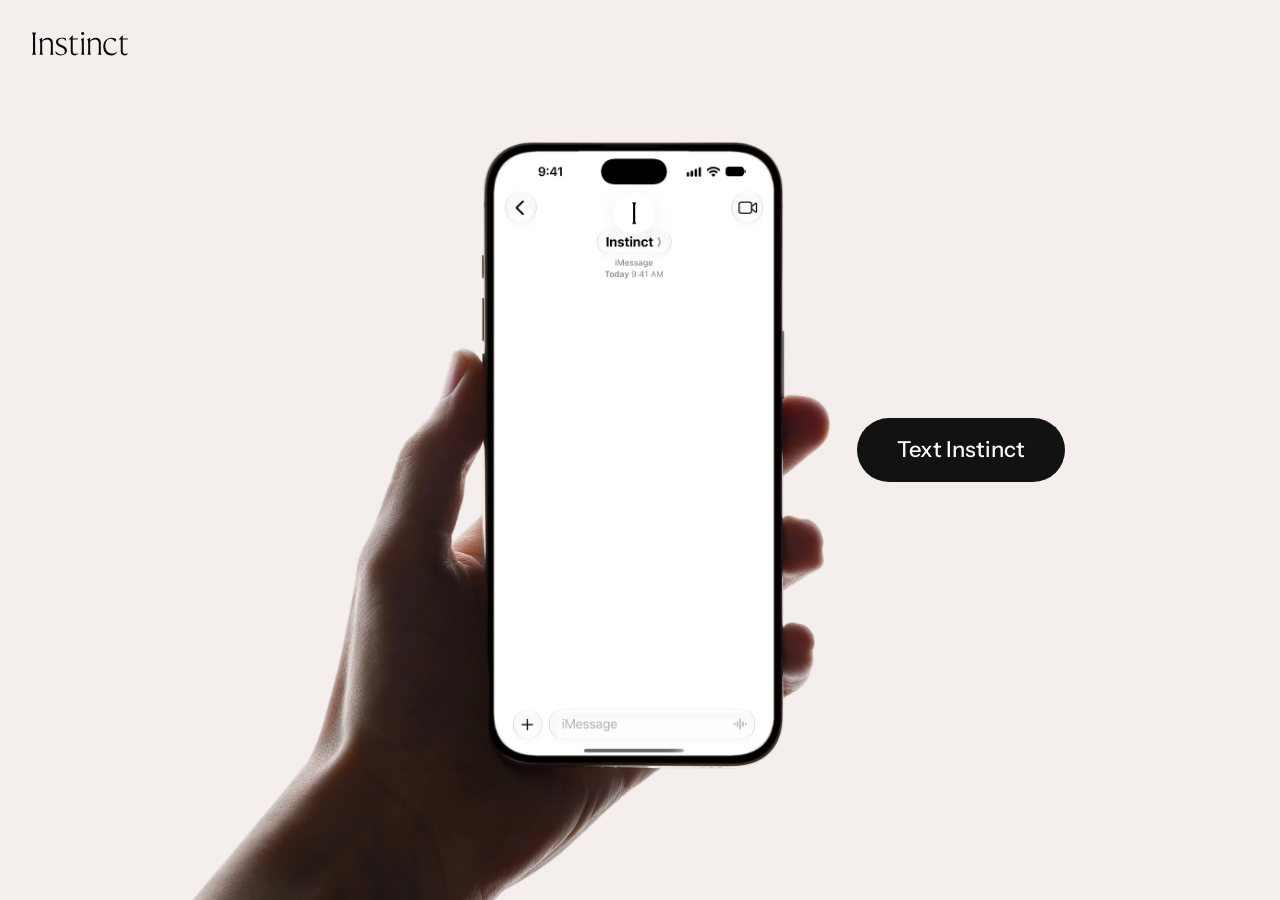
==== commit 5cba6cad: "One-screen hero and workspace app redesign Home: blank-canvas rebuild as a single 100dvh screen. Han" ====
--- a/index.html
+++ b/index.html
@@ -3,343 +3,32 @@
 <head>
 <meta charset="utf-8">
 <meta name="viewport" content="width=device-width, initial-scale=1, viewport-fit=cover">
-<title>Instinct — the personal assistant you text</title>
-<meta name="description" content="Instinct is a personal assistant that understands your work and takes action across your applications and devices. Text it or call it.">
-<!-- Concept mockup: keep out of search until Instinct adopts it. Remove this line at handover. -->
+<title>Instinct</title>
+<meta name="description" content="Instinct is a personal assistant that understands your work and takes action across your applications and devices.">
+<!-- Concept mockup: keep out of search until Instinct adopts it. Remove at handover. -->
 <meta name="robots" content="noindex, nofollow">
-<link rel="canonical" href="https://instinct.com/">
 <meta name="theme-color" content="#f4efec">
-<meta property="og:type" content="website">
-<meta property="og:site_name" content="Instinct">
-<meta property="og:title" content="Instinct — the personal assistant you text">
-<meta property="og:description" content="Instinct is a personal assistant that understands your work and takes action across your applications and devices. Text it or call it.">
-<meta property="og:url" content="https://instinct.com/">
-<meta property="og:image" content="https://instinct.com/redesign/og-image-v4.png">
-<meta name="twitter:card" content="summary_large_image">
+<!-- Free stand-ins for the live site: Fraunces (for Season Mix) and Instrument Sans (for GT America) -->
 <link rel="preconnect" href="https://fonts.googleapis.com">
 <link rel="preconnect" href="https://fonts.gstatic.com" crossorigin>
-<link href="https://fonts.googleapis.com/css2?family=Instrument+Sans:wght@400;500;600&family=Newsreader:opsz,wght@6..72,400;6..72,500&display=swap" rel="stylesheet">
+<link href="https://fonts.googleapis.com/css2?family=Fraunces:opsz,wght@9..144,300..500&family=Instrument+Sans:wght@400;500;600&display=swap" rel="stylesheet">
 <link rel="stylesheet" href="assets/css/base.css">
-<link rel="stylesheet" href="assets/css/home.css">
-<script type="application/ld+json">
-{
-  "@context": "https://schema.org",
-  "@graph": [
-    {
-      "@type": "Organization",
-      "@id": "https://instinct.com/#org",
-      "name": "Instinct",
-      "legalName": "Spear Street Technology, Inc.",
-      "url": "https://instinct.com",
-      "email": "comms@instinct.com",
-      "logo": "https://instinct.com/redesign/stickman.png"
-    },
-    {
-      "@type": "WebSite",
-      "@id": "https://instinct.com/#site",
-      "url": "https://instinct.com",
-      "name": "Instinct",
-      "publisher": {
-        "@id": "https://instinct.com/#org"
-      }
-    },
-    {
-      "@type": "SoftwareApplication",
-      "name": "Instinct",
-      "applicationCategory": "LifestyleApplication",
-      "operatingSystem": "iMessage, WhatsApp, macOS",
-      "description": "A personal assistant you text or call. It connects to your email, messaging, screen, audio and location and takes action across your apps and devices.",
-      "publisher": {
-        "@id": "https://instinct.com/#org"
-      }
-    },
-    {
-      "@type": "FAQPage",
-      "mainEntity": [
-        {
-          "@type": "Question",
-          "name": "What is Instinct?",
-          "acceptedAnswer": {
-            "@type": "Answer",
-            "text": "Instinct is a personal assistant that understands what you\u2019re working on and what\u2019s important to you. It connects to your applications and devices \u2014 email, messaging, screen, audio, location and more \u2014 and takes action on your behalf."
-          }
-        },
-        {
-          "@type": "Question",
-          "name": "How do I talk to Instinct?",
-          "acceptedAnswer": {
-            "@type": "Answer",
-            "text": "The same way you talk to a person: text it or call it. There is no new interface to learn. Instinct works over iMessage and WhatsApp, and there is a Mac app."
-          }
-        },
-        {
-          "@type": "Question",
-          "name": "What can Instinct do for me?",
-          "acceptedAnswer": {
-            "@type": "Answer",
-            "text": "Everyday errands and follow-through: picking up threads you dropped, arranging a ride to the airport, booking travel and appointments, ordering what you need, and reaching out to you first when something needs your attention."
-          }
-        },
-        {
-          "@type": "Question",
-          "name": "How does Instinct keep my accounts and payments safe?",
-          "acceptedAnswer": {
-            "@type": "Answer",
-            "text": "Logins live in an encrypted Vault, and purchases use one-time payment cards, so your real card number is never handed to a merchant. You choose which apps and devices Instinct can access."
-          }
-        },
-        {
-          "@type": "Question",
-          "name": "Does Instinct use my data to train AI?",
-          "acceptedAnswer": {
-            "@type": "Answer",
-            "text": "Data from Google Workspace is used only to provide the service and is never used to train models. For other data, you can opt out of AI training. See the privacy policy."
-          }
-        },
-        {
-          "@type": "Question",
-          "name": "Can Instinct work with other people\u2019s assistants?",
-          "acceptedAnswer": {
-            "@type": "Answer",
-            "text": "Yes. With instinct-to-instinct, your assistant can coordinate directly with someone else\u2019s over an end-to-end encrypted connection \u2014 to find a time, split a booking or hand off a task."
-          }
-        },
-        {
-          "@type": "Question",
-          "name": "How do I get access?",
-          "acceptedAnswer": {
-            "@type": "Answer",
-            "text": "Instinct is currently invite-only for people 18 and over. Text Instinct to get started and join the list."
-          }
-        }
-      ]
-    }
-  ]
-}
-</script>
 </head>
 <body>
-<a class="skip" href="#main">Skip to content</a>
-<div class="concept">Concept redesign by Jacob Tang &middot; not Instinct&rsquo;s live site &middot; <a href="https://instinct.com">instinct.com</a></div>
-<header class="site-header">
-  <div class="container">
-    <a class="wordmark" href="./" aria-label="Instinct home">Instinct</a>
-    <nav class="nav" aria-label="Primary">
-      <a href="./#how">How it works</a>
-      <a href="./#what">What it does</a>
-      <a href="./#faq">FAQ</a>
-    </nav>
-    <a class="btn btn-primary btn-sm" href="https://app.instinct.com/login">Get started</a>
-  </div>
-</header>
-<main id="main">
-
-  <section class="hero">
-    <div class="container hero-grid">
-      <div class="hero-copy">
-        <p class="eyebrow">Personal assistant &middot; invite-only</p>
-        <h1 class="display display-xl">An assistant that knows what you&rsquo;re <span class="brush-wrap"><span class="brush">working on<svg viewBox="0 0 200 20" preserveAspectRatio="none" aria-hidden="true"><path d="M2 11.5C30 7 70 5.5 120 6.2c28 .4 52 1.4 77 2.6l1 5.4c-30-.6-62-.4-96 1.2-36 1.7-66 3.2-99 3.6Z" fill="currentColor"/></svg></span>.</span></h1>
-        <p class="lead measure">Instinct connects to your email, messages, screen, audio and location &mdash; then handles the follow-ups, bookings and errands, the way a great assistant would.</p>
-        <div class="hero-actions">
-          <a class="btn btn-primary" href="https://app.instinct.com/login">Text Instinct to get started <span class="arrow" aria-hidden="true">&rarr;</span></a>
-          <a class="btn btn-ghost" href="#how">How it works</a>
-        </div>
-        <p class="hero-note">No app to download. Text or call it like a person.</p>
-      </div>
-      <!-- Swap this CSS chat for Jacob's screen recording once the files land:
-      <figure class="device">
-        <video src="assets/video/demo.mp4" poster="assets/img/demo-poster.jpg" autoplay muted loop playsinline aria-label="Texting Instinct on an iPhone"></video>
-        <img class="device-frame" src="assets/img/phone-frame.png" alt="" aria-hidden="true">
-      </figure>
-      -->
-      <div class="phone" role="img" aria-label="An example text conversation with Instinct about getting to the airport.">
-        <div class="phone-top"><div class="avatar" aria-hidden="true">I</div><div class="phone-name">Instinct</div></div>
-        <div class="thread" aria-hidden="true">
-          <span class="stamp">Wed 9:41 PM</span>
-          <div class="bubble them">Your flight to Tokyo leaves SFO at 9:05 tomorrow. Want me to get you there?</div>
-          <div class="bubble me">yes please. and remind me to pack the charger</div>
-          <div class="bubble them card-msg"><strong>Ride booked &middot; 6:40 AM</strong><span class="muted">Pickup at home &rarr; SFO Terminal I</span></div>
-          <div class="bubble them">Checked you in &mdash; seat 32A. I&rsquo;ll text you at 6:00 about the charger.</div>
-          <div class="bubble me">you&rsquo;re the best</div>
-        </div>
-      </div>
+<main class="stage">
+  <h1 class="sr-only">Instinct, a personal assistant you text</h1>
+  <a class="wordmark" href="./" aria-label="Instinct home"><img src="assets/img/wordmark.svg" alt="Instinct" width="105" height="26"></a>
+  <figure class="hand">
+    <div class="screen">
+      <video src="assets/video/closet-demo.mp4" poster="assets/img/closet-demo-poster.jpg" autoplay muted loop playsinline preload="auto" aria-label="Screen recording: asking Instinct over iMessage to make a closet from photos"></video>
     </div>
-  </section>
-
-  <section class="section" id="interface" style="padding-top: 0;">
-    <div class="container">
-      <div class="section-head reveal">
-        <p class="eyebrow">No new interface</p>
-        <h2 class="h2">It uses a phone and a computer the way you do.</h2>
-        <p class="lead">There&rsquo;s nothing new to learn. You talk to Instinct the way you&rsquo;d talk to a person, wherever you already are.</p>
-      </div>
-      <div class="ways">
-        <div class="card way reveal"><div class="way-icon"><svg viewBox="0 0 24 24" fill="none" stroke="currentColor" stroke-width="1.6" stroke-linecap="round" stroke-linejoin="round" aria-hidden="true"><path d="M21 12a8 8 0 0 1-11.6 7.1L4 20l1-4.6A8 8 0 1 1 21 12Z"/></svg></div><h3 class="h3">Text it</h3><p class="muted">Over iMessage or WhatsApp. Send a voice note, a screenshot, or half a thought.</p></div>
-        <div class="card way reveal"><div class="way-icon"><svg viewBox="0 0 24 24" fill="none" stroke="currentColor" stroke-width="1.6" stroke-linecap="round" stroke-linejoin="round" aria-hidden="true"><path d="M5 4h4l2 5-2.5 1.5a11 11 0 0 0 5 5L15 13l5 2v4a2 2 0 0 1-2 2A16 16 0 0 1 3 6a2 2 0 0 1 2-2"/></svg></div><h3 class="h3">Call it</h3><p class="muted">Talk it through on the way somewhere. Instinct can call you, too.</p></div>
-        <div class="card way reveal"><div class="way-icon"><svg viewBox="0 0 24 24" fill="none" stroke="currentColor" stroke-width="1.6" stroke-linecap="round" stroke-linejoin="round" aria-hidden="true"><rect x="3" y="4" width="18" height="12" rx="2"/><path d="M8 20h8M12 16v4"/></svg></div><h3 class="h3">On your Mac</h3><p class="muted">The Mac app lets Instinct see what you&rsquo;re working on, with your permission.</p></div>
-      </div>
-    </div>
-  </section>
-
-  <section class="section" id="what" style="padding-top: 0;">
-    <div class="container">
-      <div class="section-head reveal">
-        <p class="eyebrow">What it does</p>
-        <h2 class="h2">The deeply personal nuances of everyday life.</h2>
-      </div>
-      <div class="tasks reveal">
-      <div class="task"><p class="task-q">&ldquo;Did I ever reply to the landlord?&rdquo;</p><p class="task-a">Picks up the threads you dropped and follows through.</p></div>
-      <div class="task"><p class="task-q">&ldquo;Get me to SFO for my Thursday flight.&rdquo;</p><p class="task-a">Arranges the ride, checks you in, and lets you know when to leave.</p></div>
-      <div class="task"><p class="task-q">&ldquo;The sink&rsquo;s leaking again.&rdquo;</p><p class="task-a">Finds and books a handyman for your apartment.</p></div>
-      <div class="task"><p class="task-q">&ldquo;Plan the Tokyo trip.&rdquo;</p><p class="task-a">Books flights and hotels around what you&rsquo;ve told it you like.</p></div>
-      <div class="task"><p class="task-q">&ldquo;We&rsquo;re out of coffee.&rdquo;</p><p class="task-a">Orders groceries and the things you usually buy.</p></div>
-      <div class="task"><p class="task-q">&mdash;</p><p class="task-a">Texts or calls you first, when something actually needs you.</p></div>
-      </div>
-    </div>
-  </section>
-
-  <section class="section" id="how" style="padding-top: 0;">
-    <div class="container">
-      <div class="section-head reveal">
-        <p class="eyebrow">How it works</p>
-        <h2 class="h2">Connect once. Then just ask.</h2>
-      </div>
-      <ol class="steps">
-        <li class="step reveal"><h3 class="h3">Connect what matters</h3><p class="muted">Email, calendar, messages, files and the accounts you use. You decide what Instinct can reach.</p></li>
-        <li class="step reveal"><h3 class="h3">It learns your context</h3><p class="muted">Instinct&rsquo;s core model understands what you&rsquo;re working on and what&rsquo;s important to you &mdash; and it remembers.</p></li>
-        <li class="step reveal"><h3 class="h3">It acts, and checks in</h3><p class="muted">It books, buys, follows up and calls, and comes back to you when a decision is yours to make.</p></li>
-      </ol>
-    </div>
-  </section>
-
-  <section class="section" id="instinct-to-instinct" style="padding-top: 0;">
-    <div class="container">
-      <div class="band reveal">
-        <div style="display: grid; gap: var(--space-4);">
-          <p class="eyebrow">Instinct-to-instinct</p>
-          <h2 class="h2">Assistants that work things out with each other.</h2>
-          <p class="muted">Finding a time for dinner shouldn&rsquo;t take twelve messages. Your Instinct coordinates directly with a friend&rsquo;s or a colleague&rsquo;s, over an end-to-end encrypted connection, and brings you the answer.</p>
-        </div>
-        <div class="handshake" aria-hidden="true">
-          <div class="agent"><span class="dot"></span>Your Instinct: &ldquo;Jacob&rsquo;s free Thu or Fri after 7.&rdquo;</div>
-          <div class="agent right"><span class="dot"></span>Maya&rsquo;s Instinct: &ldquo;Friday works. Booking for two at 7:30.&rdquo;</div>
-          <div class="lock-line">&#128274; End-to-end encrypted</div>
-        </div>
-      </div>
-    </div>
-  </section>
-
-  <section class="section" id="trust" style="padding-top: 0;">
-    <div class="container">
-      <div class="section-head reveal">
-        <p class="eyebrow">Built to be trusted</p>
-        <h2 class="h2">Access to your life is a privilege. It&rsquo;s treated like one.</h2>
-      </div>
-      <div class="trust">
-        <div class="card reveal"><h3 class="h3">An encrypted Vault</h3><p class="muted">Logins Instinct uses on your behalf are stored encrypted, never in plain text.</p></div>
-        <div class="card reveal"><h3 class="h3">One-time payment cards</h3><p class="muted">Every purchase gets its own single-use card, so your real card number never reaches a merchant.</p></div>
-        <div class="card reveal"><h3 class="h3">You choose the connections</h3><p class="muted">Instinct only reaches the apps, devices and data you grant it, and you can revoke access at any time.</p></div>
-        <div class="card reveal"><h3 class="h3">Your data isn&rsquo;t the product</h3><p class="muted">Instinct doesn&rsquo;t sell your information. Google Workspace data never trains models, and you can opt out of training for the rest.</p></div>
-      </div>
-    </div>
-  </section>
-
-  <section class="section" id="integrations" style="padding-top: 0;">
-    <div class="container">
-      <div class="section-head reveal">
-        <p class="eyebrow">Works with</p>
-        <h2 class="h2">The apps you already live in.</h2>
-      </div>
-      <div class="logos reveal">
-        <span class="logo-pill">iMessage</span><span class="logo-pill">WhatsApp</span><span class="logo-pill">macOS</span><span class="logo-pill">Gmail</span><span class="logo-pill">Google Calendar</span><span class="logo-pill">Google Drive</span><span class="logo-pill">Docs, Sheets &amp; Slides</span><span class="logo-pill">Shopify</span><span class="logo-pill">Stripe Link</span>
-      </div>
-    </div>
-  </section>
-
-  <section class="section" id="faq" style="padding-top: 0;">
-    <div class="container">
-      <div class="section-head reveal">
-        <p class="eyebrow">FAQ</p>
-        <h2 class="h2">Questions, answered.</h2>
-      </div>
-      <div class="faq">
-      <details>
-        <summary>What is Instinct?</summary>
-        <div class="answer"><p>Instinct is a personal assistant that understands what you&rsquo;re working on and what&rsquo;s important to you. It connects to your applications and devices &mdash; email, messaging, screen, audio, location and more &mdash; and takes action on your behalf.</p></div>
-      </details>
-      <details>
-        <summary>How do I talk to Instinct?</summary>
-        <div class="answer"><p>The same way you talk to a person: text it or call it. There is no new interface to learn. Instinct works over iMessage and WhatsApp, and there is a Mac app.</p></div>
-      </details>
-      <details>
-        <summary>What can Instinct do for me?</summary>
-        <div class="answer"><p>Everyday errands and follow-through: picking up threads you dropped, arranging a ride to the airport, booking travel and appointments, ordering what you need, and reaching out to you first when something needs your attention.</p></div>
-      </details>
-      <details>
-        <summary>How does Instinct keep my accounts and payments safe?</summary>
-        <div class="answer"><p>Logins live in an encrypted Vault, and purchases use one-time payment cards, so your real card number is never handed to a merchant. You choose which apps and devices Instinct can access.</p></div>
-      </details>
-      <details>
-        <summary>Does Instinct use my data to train AI?</summary>
-        <div class="answer"><p>Data from Google Workspace is used only to provide the service and is never used to train models. For other data, you can opt out of AI training. See the <a href="https://instinct.com/privacy">privacy policy</a>.</p></div>
-      </details>
-      <details>
-        <summary>Can Instinct work with other people&rsquo;s assistants?</summary>
-        <div class="answer"><p>Yes. With instinct-to-instinct, your assistant can coordinate directly with someone else&rsquo;s over an end-to-end encrypted connection &mdash; to find a time, split a booking or hand off a task.</p></div>
-      </details>
-      <details>
-        <summary>How do I get access?</summary>
-        <div class="answer"><p>Instinct is currently invite-only for people 18 and over. Text Instinct to get started and join the list.</p></div>
-      </details>
-      </div>
-    </div>
-  </section>
-
-  <section class="section" style="padding-top: 0;">
-    <div class="container closer reveal">
-      <h2 class="h2 display">Text Instinct to get <span class="brush-wrap"><span class="brush">started<svg viewBox="0 0 200 20" preserveAspectRatio="none" aria-hidden="true"><path d="M2 11.5C30 7 70 5.5 120 6.2c28 .4 52 1.4 77 2.6l1 5.4c-30-.6-62-.4-96 1.2-36 1.7-66 3.2-99 3.6Z" fill="currentColor"/></svg></span>.</span></h2>
-      <a class="btn btn-primary" href="https://app.instinct.com/login">Get started <span class="arrow" aria-hidden="true">&rarr;</span></a>
-      <p class="hero-note">Invite-only. 18+.</p>
-    </div>
-  </section>
+    <img src="assets/img/hand-mockup.webp" alt="A hand holding an iPhone">
+  </figure>
+  <a class="cta" href="https://app.instinct.com/login">Text Instinct</a>
 </main>
-<footer class="site-footer">
-  <div class="container">
-    <div class="footer-grid">
-      <div>
-        <a class="wordmark" href="./">Instinct</a>
-        <p class="muted small" style="margin-top: var(--space-3); max-width: 36ch;">A personal assistant that understands what you&rsquo;re working on and what&rsquo;s important to you.</p>
-      </div>
-      <div>
-        <h2>Product</h2>
-        <ul>
-          <li><a href="./#how">How it works</a></li>
-          <li><a href="./#what">What it does</a></li>
-          <li><a href="./#faq">FAQ</a></li>
-        </ul>
-      </div>
-      <div>
-        <h2>Legal</h2>
-        <ul>
-          <li><a href="https://instinct.com/privacy">Privacy policy</a></li>
-          <li><a href="https://instinct.com/terms">Terms of service</a></li>
-        </ul>
-      </div>
-      <div>
-        <h2>Contact</h2>
-        <ul>
-          <li><a href="mailto:comms@instinct.com">comms@instinct.com</a></li>
-          <li><a href="mailto:support@instinct.com">support@instinct.com</a></li>
-          <li><a href="mailto:privacy@instinct.com">privacy@instinct.com</a></li>
-        </ul>
-      </div>
-    </div>
-    <div class="footer-base">
-      <span>&copy; 2026 Instinct. Spear Street Technology, Inc. d/b/a Instinct.</span>
-      <span>Concept by Jacob Tang</span>
-    </div>
-  </div>
-</footer>
-<script src="assets/js/site.js" defer></script>
+<script>
+  // Respect reduced motion: show the poster frame instead of playing.
+  if (matchMedia('(prefers-reduced-motion: reduce)').matches) { const v = document.querySelector('.screen video'); v.removeAttribute('autoplay'); v.pause(); }
+</script>
 </body>
 </html>
--- a/assets/css/base.css
+++ b/assets/css/base.css
@@ -1,6 +1,15 @@
-/* base.css: tokens, type, layout, header, footer, buttons, sections. Loaded on every page.
+/* base.css: tokens and reset only — blank canvas, 2026-10-05. Components get added as they are designed.
    Rules (same as Jacob's portfolio): type from the Apple HIG scale (--text-*), spacing from the 4pt grid (--space-*).
    Raw values allowed only for 1px hairlines and corner radii. */
+
+/* Season Mix: trial files in assets/fonts/ load on Jacob's Mac only. That folder is git-ignored (trial licence:
+   one computer, no distribution), so on the live site these requests 404 and the stack falls back to Fraunces. */
+@font-face { font-family: "Season Mix"; src: url("../fonts/SeasonMix-TRIAL-Light.woff2") format("woff2"); font-weight: 300; font-style: normal; font-display: swap; }
+@font-face { font-family: "Season Mix"; src: url("../fonts/SeasonMix-TRIAL-LightItalic.woff2") format("woff2"); font-weight: 300; font-style: italic; font-display: swap; }
+@font-face { font-family: "Season Mix"; src: url("../fonts/SeasonMix-TRIAL-Regular.woff2") format("woff2"); font-weight: 400; font-style: normal; font-display: swap; }
+@font-face { font-family: "Season Mix"; src: url("../fonts/SeasonMix-TRIAL-RegularItalic.woff2") format("woff2"); font-weight: 400; font-style: italic; font-display: swap; }
+@font-face { font-family: "Season Mix"; src: url("../fonts/SeasonMix-TRIAL-Medium.woff2") format("woff2"); font-weight: 500; font-style: normal; font-display: swap; }
+@font-face { font-family: "Season Mix"; src: url("../fonts/SeasonMix-TRIAL-MediumItalic.woff2") format("woff2"); font-weight: 500; font-style: italic; font-display: swap; }
 
 :root {
   /* colour — sampled from instinct.com and files.instinct.com (2026-10-05) */
@@ -18,9 +27,9 @@
   --bubble-them: #e9e4e0;
   --bubble-me: #121212;
 
-  /* type — stand-ins for Instinct's licensed faces (Melange / GT America / Season Mix); swap in their woff2 files at handover */
-  --font-body: "Instrument Sans", -apple-system, system-ui, sans-serif;
-  --font-display: "Newsreader", Georgia, "Times New Roman", serif;
+  /* type — Instinct's faces: Season Mix (display) and GT America (text), both licensed —; the real names come first, so they render wherever they are installed (e.g. trial fonts on Jacob's Mac); visitors without them get the free stand-ins */
+  --font-body: "GT America", "Instrument Sans", -apple-system, system-ui, sans-serif;
+  --font-display: "Season Mix", "Fraunces", Georgia, "Times New Roman", serif;
 
   /* Apple HIG scale, leading rounded to the 4pt grid (as on Jacob's portfolio) */
   --text-display-l: 64px; --leading-display-l: 68px;
@@ -72,75 +81,61 @@
 h1, h2, h3 { margin: 0; font-weight: 400; }
 :focus-visible { outline: 2px solid var(--sage); outline-offset: 3px; border-radius: 4px; }
 
-.container { width: 100%; max-width: calc(var(--container) + 2 * var(--gutter)); margin-left: auto; margin-right: auto; padding-left: var(--gutter); padding-right: var(--gutter); }
-.measure { max-width: var(--measure); }
-.skip { position: absolute; left: var(--space-4); top: calc(-1 * var(--space-16)); background: var(--ink); color: var(--on-ink); padding: var(--space-2) var(--space-4); border-radius: var(--radius-s); z-index: 20; }
-.skip:focus { top: var(--space-4); }
+/* one screen, no scroll: the page is exactly the viewport.
+   dvh tracks Safari's bars as they show/hide; vh is the fallback for older browsers. */
+html, body { height: 100%; overflow: hidden; overscroll-behavior: none; }
+.stage {
+  height: 100vh;
+  height: 100dvh;
+  width: 100%;
+  display: grid;
+  padding: env(safe-area-inset-top) env(safe-area-inset-right) env(safe-area-inset-bottom) env(safe-area-inset-left);
+}
 
-/* type roles */
-.display { font-family: var(--font-display); font-size: var(--text-large-title); line-height: var(--leading-large-title); letter-spacing: -0.01em; }
-@media (min-width: 768px) { .display { font-size: var(--text-display); line-height: var(--leading-display); } }
-@media (min-width: 1024px) { .display-xl { font-size: var(--text-display-l); line-height: var(--leading-display-l); } }
-.h2 { font-family: var(--font-display); font-size: var(--text-title1); line-height: var(--leading-title1); letter-spacing: -0.005em; }
-@media (min-width: 768px) { .h2 { font-size: var(--text-large-title); line-height: var(--leading-large-title); } }
-.h3 { font-size: var(--text-title3); line-height: var(--leading-title3); font-weight: 600; }
-.lead { font-size: var(--text-title3); line-height: var(--leading-title1); color: var(--ink-soft); }
-.muted { color: var(--muted); }
-.eyebrow { font-size: var(--text-footnote); line-height: var(--leading-footnote); letter-spacing: .08em; text-transform: uppercase; color: var(--muted); font-weight: 500; }
-.small { font-size: var(--text-subhead); line-height: var(--leading-subhead); }
+/* hand holding the phone. The PNG/WebP's screen is transparent; .screen sits behind it, measured on the artwork
+   (1800×2117: screen x 937–1652, y 26–1570). Sized by height so it always fits the one screen. */
+.stage { position: relative; overflow: clip; }
+/* The phone body spans 0–74.6% of the artwork's height, so its centre is 37.3% down.
+   top = 50% − 37.3% × 92% puts the phone in the middle of the screen; the wrist runs off the bottom (clipped by .stage). */
+.hand { position: absolute; margin: 0; top: 15.7%; left: 50%; height: 92%; aspect-ratio: 1800 / 2117; transform: translateX(-72.8%); }
+.hand img { position: relative; width: 100%; height: 100%; pointer-events: none; }
+.screen { position: absolute; left: 52.06%; top: 1.23%; width: 39.72%; height: 72.98%; border-radius: 15% / 7%; background: var(--surface); overflow: hidden; }
+.screen video, .screen img { width: 100%; height: 100%; object-fit: cover; }
 
-/* the brush stroke: Instinct's signature underline, drawn as SVG so it scales */
-.brush { position: relative; display: inline-block; white-space: nowrap; }
-.brush svg { position: absolute; left: -2%; width: 104%; height: .42em; bottom: -.22em; z-index: -1; color: var(--sage); }
-.brush-wrap { position: relative; z-index: 0; white-space: nowrap; }
+/* wordmark: Instinct's own SVG, top left on the 4pt grid */
+.wordmark { position: absolute; z-index: 1; top: var(--space-8); left: var(--space-8); display: block; }
+.wordmark img { width: auto; height: var(--space-6); }
+@media (max-width: 767px) { .wordmark { top: var(--space-5); left: var(--space-5); } .wordmark img { height: var(--space-5); } }
 
-/* concept banner: honest framing for the pitch — remove at handover */
-.concept { background: var(--ink); color: var(--on-ink); font-size: var(--text-caption); line-height: var(--leading-caption); text-align: center; padding: var(--space-2) var(--gutter); }
-.concept a { color: var(--on-ink); }
+/* CTA: rounded pill. Desktop: right side, vertically centred, large. Phones: no room beside the phone, so bottom centre. */
+.cta {
+  position: absolute; z-index: 2;
+  display: inline-flex; align-items: center; justify-content: center;
+  min-height: var(--space-16);
+  padding: var(--space-4) var(--space-10);
+  border-radius: var(--radius-pill);
+  background: var(--ink); color: var(--on-ink);
+  font: 500 var(--text-title2)/var(--leading-title2) var(--font-body);
+  text-decoration: none; white-space: nowrap;
+  transition: transform .15s ease, background-color .15s ease;
+  /* desktop placement: just past the fingertips. The hand is 92% of the screen height and its fingers end
+     ~16.6% of the screen height right of centre, so the pill tracks the phone at any window size. */
+  left: calc(50% + 17vh + var(--space-16));
+  left: calc(50% + 17dvh + var(--space-16)); top: 0; bottom: 0; margin-top: auto; margin-bottom: auto; height: max-content;
+}
+.cta:hover { background: #2a2a2a; }
+.cta:active { transform: scale(.97); }
+.cta:focus-visible { outline-color: var(--on-ink); outline-offset: -4px; }
+@media (max-width: 1023px) {
+  .cta {
+    top: auto; margin-top: 0; margin-bottom: 0;
+    right: 0; left: 0; margin-left: auto; margin-right: auto; width: max-content;
+    bottom: calc(var(--space-8) + env(safe-area-inset-bottom));
+    min-height: var(--space-12);
+    padding: var(--space-4) var(--space-8);
+    font-size: var(--text-title3); line-height: var(--leading-title3);
+  }
+}
 
-/* header */
-.site-header { position: sticky; top: 0; z-index: 10; background: rgb(244 239 236 / .86); -webkit-backdrop-filter: saturate(1.4) blur(14px); backdrop-filter: saturate(1.4) blur(14px); border-bottom: 1px solid transparent; transition: border-color .2s; }
-.site-header.is-scrolled { border-bottom-color: var(--line); }
-.site-header .container { display: flex; align-items: center; justify-content: space-between; height: var(--header-h); gap: var(--space-4); }
-.wordmark { font-family: var(--font-display); font-size: var(--text-title2); line-height: var(--leading-title2); text-decoration: none; display: inline-flex; align-items: center; gap: var(--space-2); }
-.wordmark-mark { width: var(--space-3); height: var(--space-6); color: var(--ink); }
-.nav { display: none; gap: var(--space-8); font-size: var(--text-subhead); line-height: var(--leading-subhead); }
-.nav a { text-decoration: none; color: var(--ink-soft); }
-.nav a:hover, .nav a[aria-current="page"] { color: var(--ink); text-decoration: underline; text-decoration-color: var(--sage); text-decoration-thickness: 2px; text-underline-offset: 6px; }
-@media (min-width: 820px) { .nav { display: flex; } }
-
-/* buttons */
-.btn { display: inline-flex; align-items: center; justify-content: center; gap: var(--space-2); min-height: var(--space-12); padding: var(--space-3) var(--space-6); border-radius: var(--radius-pill); font: 500 var(--text-callout)/var(--leading-callout) var(--font-body); text-decoration: none; border: 1px solid transparent; transition: transform .15s ease, background-color .15s ease; }
-.btn:active { transform: scale(.98); }
-.btn-primary { background: var(--ink); color: var(--on-ink); }
-.btn-primary:hover { background: #2a2a2a; }
-.btn-ghost { border-color: var(--line); color: var(--ink); background: transparent; }
-.btn-ghost:hover { background: var(--bg-raised); }
-.btn-sm { min-height: var(--space-10); padding: var(--space-2) var(--space-4); font-size: var(--text-subhead); }
-.btn .arrow { transition: transform .15s ease; }
-.btn:hover .arrow { transform: translateX(2px); }
-
-/* sections */
-.section { padding-top: var(--space-20); padding-bottom: var(--space-20); }
-@media (min-width: 768px) { .section { padding-top: var(--space-32); padding-bottom: var(--space-32); } }
-.section-head { display: grid; gap: var(--space-4); margin-bottom: var(--space-12); max-width: 720px; }
-.rule { border: 0; border-top: 1px solid var(--line); margin: 0; }
-
-.card { background: var(--bg-raised); border: 1px solid var(--line); border-radius: var(--radius-m); padding: var(--space-6); }
-@media (min-width: 768px) { .card { padding: var(--space-8); } }
-
-/* footer */
-.site-footer { border-top: 1px solid var(--line); padding-top: var(--space-16); padding-bottom: var(--space-10); font-size: var(--text-subhead); line-height: var(--leading-subhead); }
-.footer-grid { display: grid; gap: var(--space-10); grid-template-columns: minmax(0, 1fr); }
-@media (min-width: 768px) { .footer-grid { grid-template-columns: minmax(0, 2fr) repeat(3, minmax(0, 1fr)); } }
-.footer-grid h2 { font-size: var(--text-footnote); line-height: var(--leading-footnote); letter-spacing: .08em; text-transform: uppercase; color: var(--muted); font-weight: 500; margin-bottom: var(--space-3); }
-.footer-grid ul { list-style: none; margin: 0; padding: 0; display: grid; gap: var(--space-2); }
-.footer-grid a { text-decoration: none; color: var(--ink-soft); }
-.footer-grid a:hover { color: var(--ink); text-decoration: underline; }
-.footer-base { display: flex; flex-wrap: wrap; justify-content: space-between; gap: var(--space-4); margin-top: var(--space-16); color: var(--muted); font-size: var(--text-footnote); line-height: var(--leading-footnote); }
-
-/* reveal on scroll (JS adds .is-in); content stays visible without JS or with reduced motion */
-@media (prefers-reduced-motion: no-preference) {
-  .js .reveal { opacity: 0; transform: translateY(var(--space-4)); transition: opacity .6s ease, transform .6s ease; }
-  .js .reveal.is-in { opacity: 1; transform: none; }
-}
+/* visually hidden, still read by screen readers and search engines */
+.sr-only { position: absolute; width: 1px; height: 1px; padding: 0; margin: -1px; overflow: hidden; clip: rect(0 0 0 0); white-space: nowrap; border: 0; }
